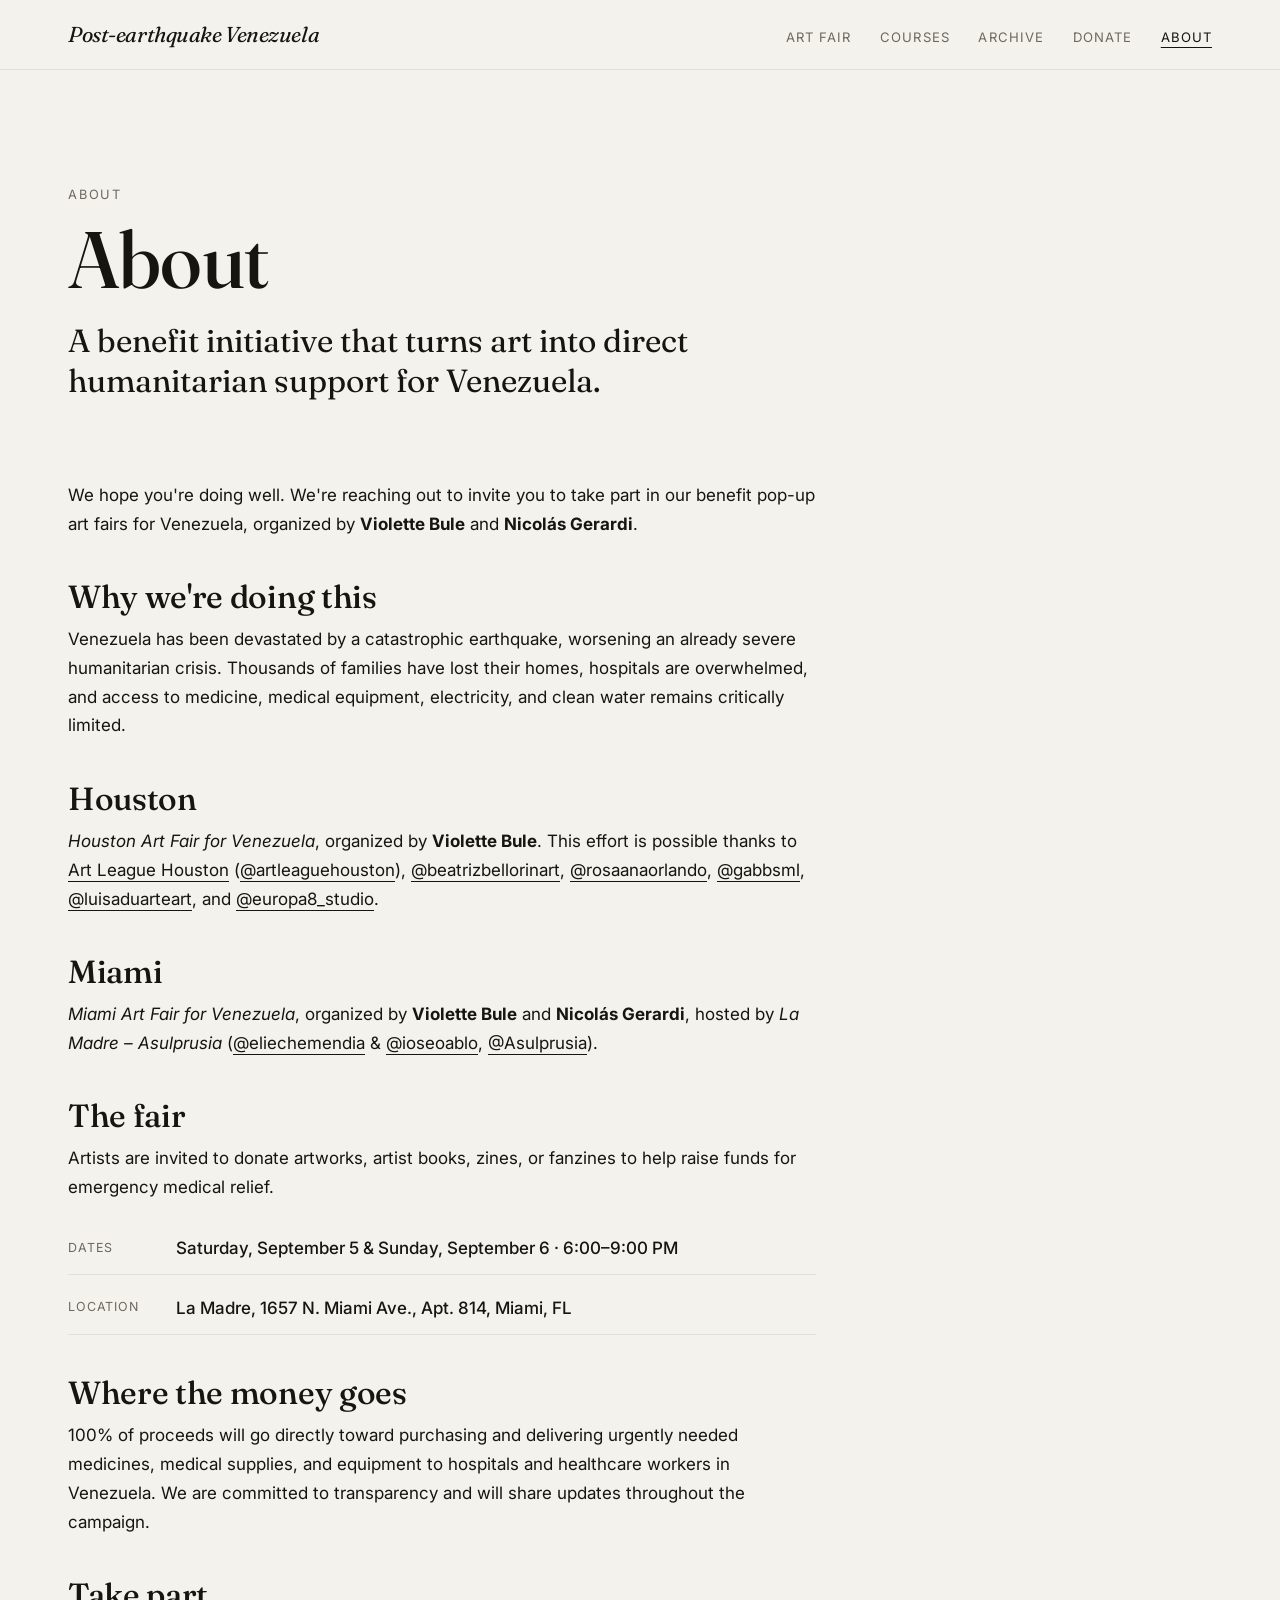
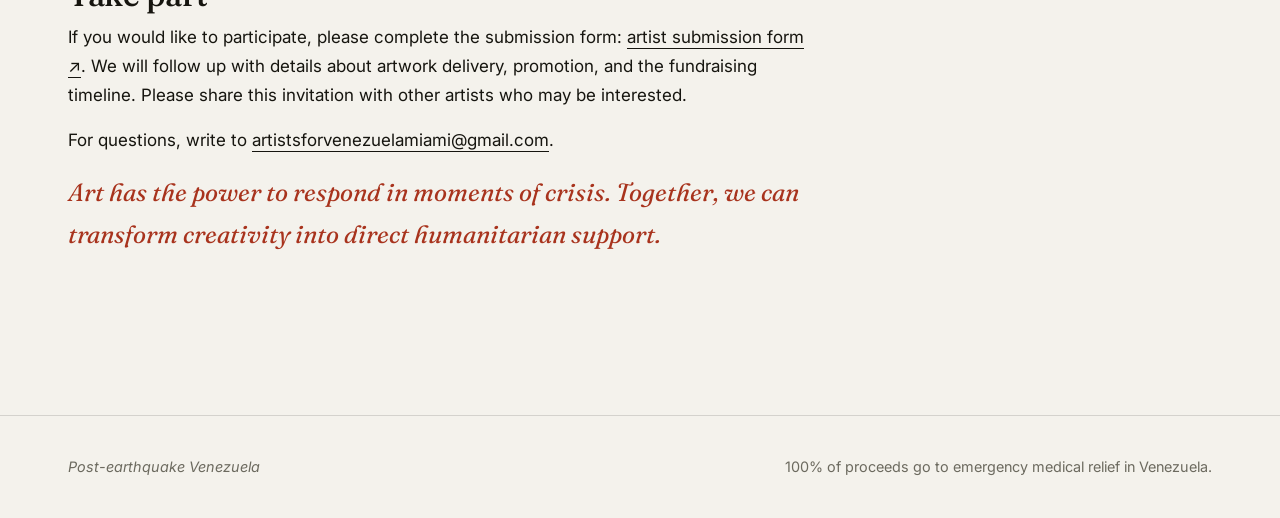
==== about.html @ 84e38218 "About: restructure into dedicated Houston and Miami paragraphs after "Why we're doing this" Houston " ====
<!DOCTYPE html>
<html lang="en">
<head>
  <meta charset="UTF-8" />
  <meta name="viewport" content="width=device-width, initial-scale=1.0" />
  <title>About — Post-earthquake Venezuela</title>
  <meta name="description" content="Miami Art Fair for Venezuela — a benefit pop-up art fair turning creativity into direct humanitarian support after the earthquake." />
  <link rel="preconnect" href="https://fonts.googleapis.com" />
  <link rel="preconnect" href="https://fonts.gstatic.com" crossorigin />
  <link href="https://fonts.googleapis.com/css2?family=Fraunces:ital,opsz,wght@0,9..144,400;0,9..144,500;1,9..144,400&family=Inter:wght@400;500;600&display=swap" rel="stylesheet" />
  <link rel="stylesheet" href="css/styles.css" />
</head>
<body>
  <header class="site-header">
    <div class="site-header__inner">
      <a href="index.html" class="brand"><em>Post-earthquake Venezuela</em></a>
      <button class="nav-toggle" id="navToggle" aria-label="Menu" aria-expanded="false">Menu</button>
      <nav class="site-nav" id="siteNav">
        <a href="art-fair.html">Art Fair</a>
        <a href="courses.html">Courses</a>
        <a href="archive.html">Archive</a>
        <a href="polyrithm.html">Donate</a>
        <a href="about.html" aria-current="page">About</a>
      </nav>
    </div>
  </header>

  <main>
    <div class="page-head">
      <p class="eyebrow">About</p>
      <h1>About</h1>
      <p class="lead-strong">A benefit initiative that turns art into direct humanitarian support for Venezuela.</p>
    </div>

    <div class="page-body">
      <div class="prose">
        <p>We hope you're doing well. We're reaching out to invite you to take part in our benefit pop-up art fairs for Venezuela, organized by <strong>Violette Bule</strong> and <strong>Nicolás Gerardi</strong>.</p>

        <h2>Why we're doing this</h2>
        <p>Venezuela has been devastated by a catastrophic earthquake, worsening an already severe humanitarian crisis. Thousands of families have lost their homes, hospitals are overwhelmed, and access to medicine, medical equipment, electricity, and clean water remains critically limited.</p>

        <h2>Houston</h2>
        <p><em>Houston Art Fair for Venezuela</em>, organized by <strong>Violette Bule</strong>. This effort is possible thanks to <a href="https://www.artleaguehouston.org/" target="_blank" rel="noopener">Art League Houston</a> (<a href="https://instagram.com/artleaguehouston" target="_blank" rel="noopener">@artleaguehouston</a>), <a href="https://instagram.com/beatrizbellorinart" target="_blank" rel="noopener">@beatrizbellorinart</a>, <a href="https://instagram.com/rosaanaorlando" target="_blank" rel="noopener">@rosaanaorlando</a>, <a href="https://instagram.com/gabbsml" target="_blank" rel="noopener">@gabbsml</a>, <a href="https://instagram.com/luisaduarteart" target="_blank" rel="noopener">@luisaduarteart</a>, and <a href="https://instagram.com/europa8_studio" target="_blank" rel="noopener">@europa8_studio</a>.</p>

        <h2>Miami</h2>
        <p><em>Miami Art Fair for Venezuela</em>, organized by <strong>Violette Bule</strong> and <strong>Nicolás Gerardi</strong>, hosted by <em>La Madre – Asulprusia</em> (<a href="https://instagram.com/eliechemendia" target="_blank" rel="noopener">@eliechemendia</a> &amp; <a href="https://instagram.com/ioseoablo" target="_blank" rel="noopener">@ioseoablo</a>, <a href="https://instagram.com/asulprusia" target="_blank" rel="noopener">@Asulprusia</a>).</p>

        <h2>The fair</h2>
        <p>Artists are invited to donate artworks, artist books, zines, or fanzines to help raise funds for emergency medical relief.</p>
        <ul class="about-facts">
          <li><span>Dates</span><strong>Saturday, September 5 &amp; Sunday, September 6 · 6:00–9:00 PM</strong></li>
          <li><span>Location</span><strong>La Madre, 1657 N. Miami Ave., Apt. 814, Miami, FL</strong></li>
        </ul>

        <h2>Where the money goes</h2>
        <p>100% of proceeds will go directly toward purchasing and delivering urgently needed medicines, medical supplies, and equipment to hospitals and healthcare workers in Venezuela. We are committed to transparency and will share updates throughout the campaign.</p>

        <h2>Take part</h2>
        <p>If you would like to participate, please complete the submission form:
          <a href="https://shorturl.at/O1oqZ" target="_blank" rel="noopener">artist submission form ↗</a>.
          We will follow up with details about artwork delivery, promotion, and the fundraising timeline. Please share this invitation with other artists who may be interested.</p>
        <p>For questions, write to <a href="mailto:artistsforvenezuelamiami@gmail.com">artistsforvenezuelamiami@gmail.com</a>.</p>

        <p class="prose-close">Art has the power to respond in moments of crisis. Together, we can transform creativity into direct humanitarian support.</p>
      </div>
    </div>
  </main>

  <footer class="site-footer">
    <div class="site-footer__inner">
      <span><em>Post-earthquake Venezuela</em></span>
      <span>100% of proceeds go to emergency medical relief in Venezuela.</span>
    </div>
  </footer>
  <script src="js/main.js"></script>
</body>
</html>
---- css/styles.css ----
/* ============================================================
   Post-earthquake Venezuela — stylesheet (gallery / editorial, light)
   Aesthetic reference: tremainecollection.org
   ============================================================ */
:root {
  --paper: #f4f2ec;      /* warm bone */
  --paper-2: #ffffff;
  --ink: #16150f;        /* near black */
  --muted: #6c6a5f;
  --line: rgba(20,19,15,.14);
  --line-soft: rgba(20,19,15,.08);
  --accent: #a8331d;     /* terracotta, used sparingly */
  --wrap: 1240px;
  --gutter: clamp(1.25rem, 4vw, 3rem);
  --font: "Inter", system-ui, -apple-system, "Segoe UI", Roboto, sans-serif;
  --display: "Fraunces", Georgia, serif;
}

* { box-sizing: border-box; }
html { -webkit-text-size-adjust: 100%; }
body {
  margin: 0;
  font-family: var(--font);
  background: var(--paper);
  color: var(--ink);
  line-height: 1.55;
  font-size: 17px;
  -webkit-font-smoothing: antialiased;
}
img { max-width: 100%; display: block; }
a { color: inherit; text-decoration: none; }
::selection { background: var(--accent); color: #fff; }

h1, h2, h3 { font-weight: 500; line-height: 1.05; margin: 0; letter-spacing: -.01em; }
.display { font-family: var(--display); font-weight: 400; }

/* ===== Header / Nav ===== */
.site-header {
  position: sticky; top: 0; z-index: 40;
  background: color-mix(in srgb, var(--paper) 88%, transparent);
  backdrop-filter: blur(8px);
  border-bottom: 1px solid var(--line-soft);
}
.site-header__inner {
  max-width: var(--wrap); margin: 0 auto; padding: 1.1rem var(--gutter);
  display: flex; align-items: baseline; justify-content: space-between; gap: 1rem;
}
.brand { font-family: var(--display); font-size: 1.35rem; letter-spacing: -.02em; }
.brand em { font-style: italic; }
.site-nav { display: flex; gap: 1.8rem; }
.site-nav a { color: var(--muted); font-size: .82rem; letter-spacing: .08em; text-transform: uppercase; transition: color .18s; }
.site-nav a:hover, .site-nav a[aria-current="page"] { color: var(--ink); }
.site-nav a[aria-current="page"] { text-decoration: underline; text-underline-offset: 5px; }
.nav-toggle { display: none; background: none; border: 0; font-size: .8rem; letter-spacing: .1em; text-transform: uppercase; cursor: pointer; color: var(--ink); }

/* ===== Intro overlay ===== */
.intro {
  position: fixed; inset: 0; z-index: 100;
  background: var(--paper);
  display: grid; place-items: center; text-align: center;
  padding: var(--gutter);
  cursor: pointer;
  transition: opacity .6s ease, visibility .6s ease;
}
.intro.is-hidden { opacity: 0; visibility: hidden; pointer-events: none; }
.intro__inner { max-width: 900px; }
.intro__brand { font-family: var(--display); font-size: 1.1rem; color: var(--muted); margin-bottom: 2.5rem; }
.intro__lead { font-family: var(--display); font-size: clamp(1.8rem, 5vw, 3.4rem); line-height: 1.08; }
.intro__hint { margin-top: 1.6rem; font-size: .8rem; letter-spacing: .12em; text-transform: uppercase; color: var(--muted); transition: opacity .3s; }
.intro__subtitle {
  font-family: var(--display); font-style: italic;
  font-size: clamp(1.4rem, 4vw, 2.4rem); color: var(--accent);
  max-height: 0; opacity: 0; overflow: hidden;
  transition: max-height .6s ease, opacity .6s ease, margin .6s ease;
  margin: 0;
}
.intro.is-revealed .intro__subtitle { max-height: 240px; opacity: 1; margin: 1.8rem 0 0; }
.intro.is-revealed .intro__hint { opacity: 0; }
.intro__actions { display: flex; gap: 1rem; justify-content: center; margin-top: 2.4rem; opacity: 0; max-height: 0; overflow: hidden; transition: opacity .5s ease .1s, max-height .5s ease; }
.intro.is-revealed .intro__actions { opacity: 1; max-height: 120px; }
.intro__cta { font-size: .95rem; }

/* ===== Buttons / links ===== */
.btn {
  display: inline-block; cursor: pointer; border: 1px solid var(--ink);
  background: var(--ink); color: var(--paper);
  font: 500 .9rem/1 var(--font); letter-spacing: .04em;
  padding: .85rem 1.6rem; border-radius: 2px;
  transition: background .18s, color .18s;
}
.btn:hover { background: transparent; color: var(--ink); }
.btn--ghost { background: transparent; color: var(--ink); }
.btn--ghost:hover { background: var(--ink); color: var(--paper); }
.link-underline { border-bottom: 1px solid currentColor; padding-bottom: 1px; }

/* ===== Home hero (GIF) ===== */
.hero {
  max-width: var(--wrap); margin: 0 auto; padding: clamp(2.5rem, 6vw, 5rem) var(--gutter) 2rem;
}
.hero__figure {
  aspect-ratio: 16 / 9; background: #e7e4db; border: 1px solid var(--line-soft);
  overflow: hidden; position: relative; display: grid; place-items: center;
}
.hero__figure img { width: 100%; height: 100%; object-fit: cover; }
.hero__placeholder { color: var(--muted); font-size: .85rem; letter-spacing: .1em; text-transform: uppercase; }
.hero__needs {
  max-width: var(--wrap); margin: 0 auto; padding: 1.5rem var(--gutter) 0;
  font-family: var(--display); font-size: clamp(1.5rem, 4vw, 2.6rem); line-height: 1.12;
}
.hero__needs .accent { color: var(--accent); font-style: italic; }
.hero__sub { max-width: var(--wrap); margin: 1rem auto 0; padding: 0 var(--gutter); color: var(--muted); }

/* ===== Section index (home tiles) ===== */
.index-grid {
  max-width: var(--wrap); margin: clamp(3rem, 8vw, 6rem) auto 0; padding: 0 var(--gutter);
  display: grid; grid-template-columns: repeat(2, 1fr); gap: 1px; background: var(--line);
  border: 1px solid var(--line);
}
.tile {
  background: var(--paper); padding: clamp(1.8rem, 4vw, 3rem);
  min-height: 220px; display: flex; flex-direction: column; justify-content: space-between;
  transition: background .2s;
}
.tile:hover { background: var(--paper-2); }
.tile__num { display: block; font-size: .78rem; letter-spacing: .14em; color: var(--muted); }
.tile__title { display: block; font-family: var(--display); font-size: clamp(1.8rem, 4vw, 2.8rem); margin-top: 1.2rem; }
.tile__desc { display: block; color: var(--muted); margin-top: .6rem; font-size: .95rem; max-width: 34ch; }
.tile__go { display: block; margin-top: 1.6rem; font-size: .8rem; letter-spacing: .1em; text-transform: uppercase; }

/* ===== Page template ===== */
main { min-height: 60vh; }
.page-head { max-width: var(--wrap); margin: 0 auto; padding: clamp(3rem, 8vw, 6rem) var(--gutter) 2rem; }
.page-head .eyebrow { font-size: .8rem; letter-spacing: .14em; text-transform: uppercase; color: var(--muted); }
.page-head h1 { font-family: var(--display); font-size: clamp(2.4rem, 7vw, 5rem); margin-top: .6rem; }
.page-head p { color: var(--muted); max-width: 60ch; margin-top: 1.2rem; font-size: 1.05rem; }
.page-body { max-width: var(--wrap); margin: 0 auto; padding: 1rem var(--gutter) 5rem; }

/* ===== Gallery grid (Art Fair / Archive) ===== */
.gallery { display: grid; grid-template-columns: repeat(3, 1fr); gap: clamp(1rem, 2.5vw, 2rem); }
.work { }
.work__img { aspect-ratio: 4 / 5; background: #e7e4db; border: 1px solid var(--line-soft); overflow: hidden; }
.work__img img { width: 100%; height: 100%; object-fit: cover; }
.work__meta { padding-top: .7rem; }
.work__title { font-size: 1rem; }
.work__sub { color: var(--muted); font-size: .88rem; }

/* ===== Courses ===== */
.courses { display: grid; grid-template-columns: repeat(2, 1fr); gap: clamp(1.5rem, 3vw, 2.5rem); }
.course__video { aspect-ratio: 16/9; background: #000; border: 1px solid var(--line-soft); position: relative; }
.course__video iframe { position: absolute; inset: 0; width: 100%; height: 100%; border: 0; }
.course__body { padding-top: .9rem; }
.course__body h3 { font-family: var(--display); font-size: 1.35rem; }
.course__body p { color: var(--muted); margin: .3rem 0 0; }

/* ===== Courses calendar ===== */
.cal-controls { display: flex; justify-content: space-between; align-items: center; gap: 1rem; flex-wrap: wrap; margin-bottom: 1rem; }
.cal-controls p { color: var(--muted); margin: 0; max-width: 46ch; }
.cal-month { margin: 2.6rem 0 .2rem; font-family: var(--display); font-size: 1.15rem; color: var(--muted); border-bottom: 1px solid var(--line); padding-bottom: .5rem; letter-spacing: .02em; }
.cal-item { display: grid; grid-template-columns: 84px 1fr auto; gap: 1.5rem; align-items: center; width: 100%; text-align: left; padding: 1.25rem .4rem; background: none; border: 0; border-bottom: 1px solid var(--line-soft); cursor: pointer; color: inherit; font: inherit; transition: background .15s, padding .15s; }
.cal-item:hover { background: rgba(20,19,15,.03); padding-left: .8rem; }
.cal-item__date { font-family: var(--display); line-height: 1; text-align: center; }
.cal-item__day { display: block; font-size: 1.9rem; }
.cal-item__mon { display: block; font-size: .72rem; text-transform: uppercase; letter-spacing: .12em; color: var(--muted); margin-top: .2rem; }
.cal-item__name { display: block; font-family: var(--display); font-size: 1.4rem; }
.cal-item__topic { display: block; color: var(--muted); font-size: .95rem; margin-top: .1rem; }
.cal-item__go { color: var(--muted); font-size: .75rem; text-transform: uppercase; letter-spacing: .1em; white-space: nowrap; }

/* ===== Modal ===== */
.modal { position: fixed; inset: 0; z-index: 120; display: none; place-items: center; padding: var(--gutter); background: rgba(20,19,15,.55); }
.modal.is-open { display: grid; }
.modal__box { position: relative; background: var(--paper); max-width: 520px; width: 100%; padding: 2.6rem; border: 1px solid var(--line); box-shadow: 0 30px 80px rgba(0,0,0,.25); }
.modal__close { position: absolute; top: .8rem; right: 1.1rem; background: none; border: 0; font-size: 1.6rem; line-height: 1; cursor: pointer; color: var(--muted); }
.modal__close:hover { color: var(--ink); }
.modal__date { color: var(--muted); letter-spacing: .1em; text-transform: uppercase; font-size: .78rem; }
.modal__name { font-family: var(--display); font-size: 2rem; margin: .3rem 0; }
.modal__topic { color: var(--muted); margin: 0 0 1.4rem; }
.modal__donate { border-top: 1px solid var(--line-soft); padding-top: 1.3rem; }
.modal__donate p { color: var(--ink); margin: 0; }
.modal__actions { display: flex; gap: .8rem; margin-top: 1.3rem; flex-wrap: wrap; }

@media (max-width: 640px) {
  .cal-item { grid-template-columns: 64px 1fr; gap: 1rem; }
  .cal-item__go { display: none; }
  .cal-item__day { font-size: 1.6rem; }
}

/* ===== Course sections (calendar + past) ===== */
.course-section { margin-bottom: 4.5rem; }
.section-label { display: flex; justify-content: space-between; align-items: center; gap: 1rem; flex-wrap: wrap; margin-bottom: 1.4rem; }
.section-label h2, .course-section > h2 { font-family: var(--display); font-size: clamp(1.6rem, 4vw, 2.3rem); margin: 0; }
.section-note { color: var(--muted); margin: 0 0 1.6rem; max-width: 60ch; }
.placeholder-panel { border: 1px dashed var(--line); background: rgba(20,19,15,.02); padding: 1.3rem clamp(1rem, 3vw, 2rem) .6rem; }
.placeholder-tag { font-size: .74rem; text-transform: uppercase; letter-spacing: .12em; color: var(--muted); margin: 0 0 .4rem; }

/* ===== Art Fair cities ===== */
.city-section { margin-bottom: clamp(2.5rem, 6vw, 4.5rem); }
.city-title { font-family: var(--display); font-size: clamp(1.6rem, 4vw, 2.4rem); margin: 0 0 1.4rem; padding-bottom: .6rem; border-bottom: 1px solid var(--line); }

/* City accordion tabs */
.city-acc { border-top: 1px solid var(--line); }
.city-acc:last-of-type { border-bottom: 1px solid var(--line); }
.city-tab { cursor: pointer; list-style: none; display: flex; justify-content: space-between; align-items: center; gap: 1rem; padding: 1.3rem .1rem; font-family: var(--display); font-size: clamp(1.5rem, 4vw, 2.3rem); color: var(--ink); }
.city-tab::-webkit-details-marker { display: none; }
.city-tab__sign { font-family: var(--font); font-size: 1.5rem; color: var(--muted); transition: transform .2s; }
.city-acc[open] .city-tab__sign { transform: rotate(45deg); }
.city-acc__body { padding: .2rem 0 2.6rem; }
.city-soon { color: var(--muted); padding: 0 0 1rem; }
.open-banner { margin: 0 0 1.5rem; color: var(--muted); }
.open-banner strong { color: var(--accent); font-weight: 500; }
.open-banner a { color: var(--ink); border-bottom: 1px solid currentColor; }
.open-call { border: 1px dashed var(--line); background: rgba(20,19,15,.02); padding: clamp(1.5rem, 4vw, 2.6rem); }
.open-call__status { font-family: var(--display); font-size: clamp(1.2rem, 3vw, 1.7rem); color: var(--accent); margin: 0 0 .6rem; }
.open-call__text { color: var(--muted); max-width: 58ch; margin: 0 0 1.5rem; line-height: 1.6; }
.form-embed { border: 1px solid var(--line); background: #fff; overflow: hidden; }
.form-embed iframe { width: 100%; height: 1200px; border: 0; display: block; }
@media (max-width: 600px) { .form-embed iframe { height: 1500px; } }

.doc-embed { border: 1px solid var(--line); background: #fff; overflow: hidden; margin: 1.2rem 0; }
.doc-embed iframe { width: 100%; height: 900px; border: 0; display: block; }
.doc-embed__text { color: var(--muted); max-width: 62ch; line-height: 1.6; margin: 0 0 1rem; }
@media (max-width: 600px) { .doc-embed iframe { height: 600px; } }

.doc-preview { display: block; border: 1px solid var(--line); background: #fff; text-decoration: none; color: inherit; overflow: hidden; transition: border-color .15s; }
.doc-preview:hover { border-color: var(--ink); }
.doc-preview img { width: 100%; max-height: 360px; object-fit: cover; display: block; }
.doc-preview__body { display: block; padding: clamp(1.2rem, 3vw, 1.8rem); }
.doc-preview__title { display: block; font-family: var(--display); font-size: 1.3rem; }
.doc-preview__sub { display: block; color: var(--muted); margin: .3rem 0 1rem; }
.doc-preview__go { display: block; font-size: .9rem; border-bottom: 1px solid currentColor; width: max-content; }

/* ===== Art Fair (from Google Sheet) ===== */
.artfair-note { color: var(--muted); font-size: .9rem; border: 1px dashed var(--line); background: rgba(20,19,15,.02); padding: .8rem 1rem; margin: 0 0 2.2rem; }
.artfair-grid { display: grid; grid-template-columns: repeat(3, 1fr); gap: clamp(1.4rem, 3vw, 2.4rem); }
.art-card__img { position: relative; aspect-ratio: 4 / 5; background: #e7e4db; border: 1px solid var(--line-soft); overflow: hidden; display: grid; place-items: center; }
.art-card__img img { position: absolute; inset: 0; width: 100%; height: 100%; object-fit: cover; }
.art-card__ph { display: none; color: var(--muted); font-size: .74rem; letter-spacing: .08em; text-transform: uppercase; text-align: center; padding: 1rem; }
.art-card__img.is-empty .art-card__ph { display: block; }
.art-card__body { padding-top: .85rem; }
.art-card__name { font-family: var(--display); font-size: 1.25rem; }
.art-card__meta { display: flex; flex-wrap: wrap; align-items: center; gap: .55rem; color: var(--muted); font-size: .88rem; margin-top: .25rem; }
.art-card__meta a { color: var(--ink); border-bottom: 1px solid currentColor; padding-bottom: 1px; }
.badge { font-size: .68rem; letter-spacing: .06em; text-transform: uppercase; border: 1px solid var(--line); padding: .12rem .5rem; border-radius: 999px; color: var(--muted); }
details.art-acc { border-top: 1px solid var(--line-soft); }
details.art-acc:first-of-type { margin-top: .8rem; }
details.art-acc > summary { cursor: pointer; list-style: none; display: flex; justify-content: space-between; align-items: center; padding: .6rem 0; font-size: .78rem; letter-spacing: .07em; text-transform: uppercase; color: var(--muted); }
details.art-acc > summary::-webkit-details-marker { display: none; }
details.art-acc[open] > summary { color: var(--ink); }
.art-acc__sign { display: inline-block; transition: transform .2s; }
details.art-acc[open] .art-acc__sign { transform: rotate(45deg); }
.art-acc__body { padding: 0 0 .8rem; color: var(--muted); font-size: .92rem; line-height: 1.6; }
.art-acc__body a { color: var(--ink); border-bottom: 1px solid currentColor; }
@media (max-width: 860px) { .artfair-grid { grid-template-columns: repeat(2, 1fr); } }
@media (max-width: 560px) { .artfair-grid { grid-template-columns: 1fr; } }

/* Art card as a clickable button */
.art-card { display: block; width: 100%; margin: 0; padding: 0; text-align: left; background: none; border: 0; font: inherit; color: inherit; cursor: pointer; }
.art-card .art-card__img { transition: border-color .18s; }
.art-card:hover .art-card__img { border-color: var(--ink); }
.art-card__body { display: block; padding-top: .85rem; }
.art-card__name { display: block; font-family: var(--display); font-size: 1.25rem; }
.art-card__meta { display: flex; flex-wrap: wrap; gap: .5rem; align-items: center; color: var(--muted); font-size: .86rem; margin-top: .25rem; }
.art-card__count { position: absolute; bottom: .55rem; right: .55rem; background: rgba(20,19,15,.78); color: #fff; font-size: .68rem; letter-spacing: .04em; padding: .18rem .55rem; border-radius: 999px; }

/* ===== Artwork detail screen ===== */
.detail { position: fixed; inset: 0; z-index: 130; display: none; background: rgba(20,19,15,.9); overflow: auto; }
.detail.is-open { display: block; }
.detail__box { position: relative; min-height: 100%; max-width: 1120px; margin: 0 auto; background: var(--paper); display: grid; grid-template-columns: 1.35fr 1fr; }
.detail__close { position: fixed; top: 1rem; right: 1.1rem; z-index: 3; width: 2.5rem; height: 2.5rem; border-radius: 50%; border: 1px solid var(--line); background: var(--paper); font-size: 1.5rem; line-height: 1; cursor: pointer; color: var(--ink); }
.detail__close:hover { background: var(--ink); color: var(--paper); }
.detail__media { background: #efece4; display: grid; place-items: center; padding: clamp(1.2rem, 3vw, 2.5rem); min-height: 60vh; }
.carousel { position: relative; width: 100%; display: grid; place-items: center; }
.carousel__img { max-width: 100%; max-height: 80vh; object-fit: contain; display: block; }
.carousel__ph { display: none; place-items: center; color: var(--muted); font-size: .8rem; letter-spacing: .08em; text-transform: uppercase; text-align: center; aspect-ratio: 4/5; width: 70%; background: #e3dfd6; border: 1px solid var(--line-soft); }
.carousel__nav { position: absolute; top: 50%; transform: translateY(-50%); width: 2.7rem; height: 2.7rem; border-radius: 50%; border: 1px solid var(--line); background: rgba(255,255,255,.85); font-size: 1.4rem; line-height: 1; cursor: pointer; color: var(--ink); }
.carousel__nav:hover { background: #fff; }
.carousel__prev { left: .2rem; } .carousel__next { right: .2rem; }
.carousel__dots { position: absolute; bottom: -1.4rem; left: 0; right: 0; display: flex; gap: .45rem; justify-content: center; }
.carousel__dots button { width: 8px; height: 8px; padding: 0; border-radius: 50%; border: 0; background: rgba(20,19,15,.25); cursor: pointer; }
.carousel__dots button[aria-current="true"] { background: var(--ink); }
.detail__info { padding: clamp(2rem, 4vw, 3.5rem); }
.detail__name { font-family: var(--display); font-size: clamp(1.9rem, 4vw, 2.8rem); }
.detail__meta { display: flex; flex-wrap: wrap; gap: .6rem; align-items: center; color: var(--muted); margin: .7rem 0 1.6rem; }
.detail__meta a { color: var(--ink); border-bottom: 1px solid currentColor; padding-bottom: 1px; }
.detail__bio { color: var(--ink); font-size: 1rem; line-height: 1.7; margin: 0 0 1.4rem; max-width: 52ch; }
.detail__bio a { color: var(--accent); border-bottom: 1px solid currentColor; white-space: nowrap; }
/* ===== About / prose ===== */
.page-head .lead-strong { font-family: var(--display); font-size: clamp(1.35rem, 3vw, 2rem); line-height: 1.25; color: var(--ink); max-width: 32ch; margin-top: 1.2rem; }
.prose { max-width: 68ch; }
.prose h2 { font-family: var(--display); font-size: clamp(1.4rem, 3.5vw, 2rem); margin: 2.6rem 0 .7rem; }
.prose p { margin: 0 0 1rem; line-height: 1.7; }
.prose a { color: var(--ink); border-bottom: 1px solid currentColor; padding-bottom: 1px; }
.about-facts { list-style: none; padding: 0; margin: 1.3rem 0; display: grid; gap: .4rem; }
.about-facts li { display: flex; flex-wrap: wrap; gap: .2rem 1rem; padding: .8rem 0; border-bottom: 1px solid var(--line-soft); }
.about-facts span { color: var(--muted); min-width: 92px; font-size: .78rem; text-transform: uppercase; letter-spacing: .07em; padding-top: .15rem; }
.about-facts strong { font-weight: 500; }
.prose-close { font-family: var(--display); font-style: italic; font-size: clamp(1.2rem, 2.6vw, 1.55rem); line-height: 1.35; color: var(--accent); margin-top: 2.6rem; }

.detail__bio { color: var(--ink); line-height: 1.65; }
.detail__bio p { margin: 0 0 .85rem; }
.detail__bio p:last-child { margin-bottom: 0; }
.detail__link { margin: .8rem 0 0; color: var(--muted); font-size: .95rem; }
.detail__link a { color: var(--ink); border-bottom: 1px solid currentColor; }
@media (max-width: 800px) {
  .detail__box { grid-template-columns: 1fr; }
  .detail__media { min-height: 46vh; }
  .carousel__img { max-height: 62vh; }
}

/* ===== Polyrithm (donate + transparency) ===== */
.split { display: grid; grid-template-columns: 1fr 1fr; gap: clamp(1.5rem, 3vw, 3rem); }
.split--3 { grid-template-columns: repeat(3, 1fr); }
.qr-box { display: flex; align-items: center; gap: 1rem; margin: 1.2rem 0; }
.qr-box img { width: 108px; height: 108px; border: 1px solid var(--line); background: #fff; padding: 6px; }
.qr-box__hint { font-size: .85rem; color: var(--muted); }
.card { border: 1px solid var(--line); padding: clamp(1.5rem, 3vw, 2.2rem); background: var(--paper-2); }
.card h3 { font-family: var(--display); font-size: 1.5rem; }
.card > p { color: var(--muted); }
.data-list { list-style: none; padding: 0; margin: 1.2rem 0; display: grid; gap: .5rem; }
.data-list li { display: flex; justify-content: space-between; gap: 1rem; padding: .7rem 0; border-bottom: 1px solid var(--line-soft); }
.data-list span { color: var(--muted); }
.note { font-size: .85rem; color: var(--muted); margin-top: 1rem; }
.note code { background: rgba(0,0,0,.06); padding: .1rem .35rem; border-radius: 3px; }

.progress { border: 1px solid var(--line); padding: 1.8rem; margin: 0 0 2.5rem; background: var(--paper-2); }
.progress__row { display: flex; justify-content: space-between; align-items: baseline; margin-bottom: .8rem; }
.progress__raised { font-family: var(--display); font-size: 2rem; }
.progress__goal { color: var(--muted); }
.progress__bar { height: 10px; background: #e7e4db; border-radius: 999px; overflow: hidden; }
.progress__fill { height: 100%; background: var(--accent); border-radius: 999px; transition: width 1s ease; }
.progress__note { font-size: .82rem; color: var(--muted); margin: .8rem 0 0; }
.table-wrap { border: 1px solid var(--line); overflow-x: auto; }
.ledger { width: 100%; border-collapse: collapse; min-width: 560px; }
.ledger th, .ledger td { padding: .9rem 1.1rem; text-align: left; border-bottom: 1px solid var(--line-soft); font-size: .95rem; }
.ledger thead th { color: var(--muted); font-weight: 500; font-size: .78rem; text-transform: uppercase; letter-spacing: .06em; }
.ledger .num, .ledger td.num { text-align: right; font-variant-numeric: tabular-nums; }
.muted { color: var(--muted); text-align: center; }

/* ===== Footer ===== */
.site-footer { border-top: 1px solid var(--line); margin-top: 4rem; }
.site-footer__inner { max-width: var(--wrap); margin: 0 auto; padding: 2.5rem var(--gutter); display: flex; justify-content: space-between; flex-wrap: wrap; gap: 1rem; color: var(--muted); font-size: .9rem; }

/* ===== Responsive ===== */
@media (max-width: 860px) {
  .gallery { grid-template-columns: repeat(2, 1fr); }
  .courses, .split, .index-grid { grid-template-columns: 1fr; }
}
@media (max-width: 640px) {
  .nav-toggle { display: block; }
  .site-nav { display: none; position: absolute; top: 100%; left: 0; right: 0; flex-direction: column; gap: 0; background: var(--paper); border-bottom: 1px solid var(--line); }
  .site-nav.is-open { display: flex; }
  .site-nav a { padding: 1rem var(--gutter); border-top: 1px solid var(--line-soft); }
  .gallery { grid-template-columns: 1fr 1fr; gap: 1rem; }
}
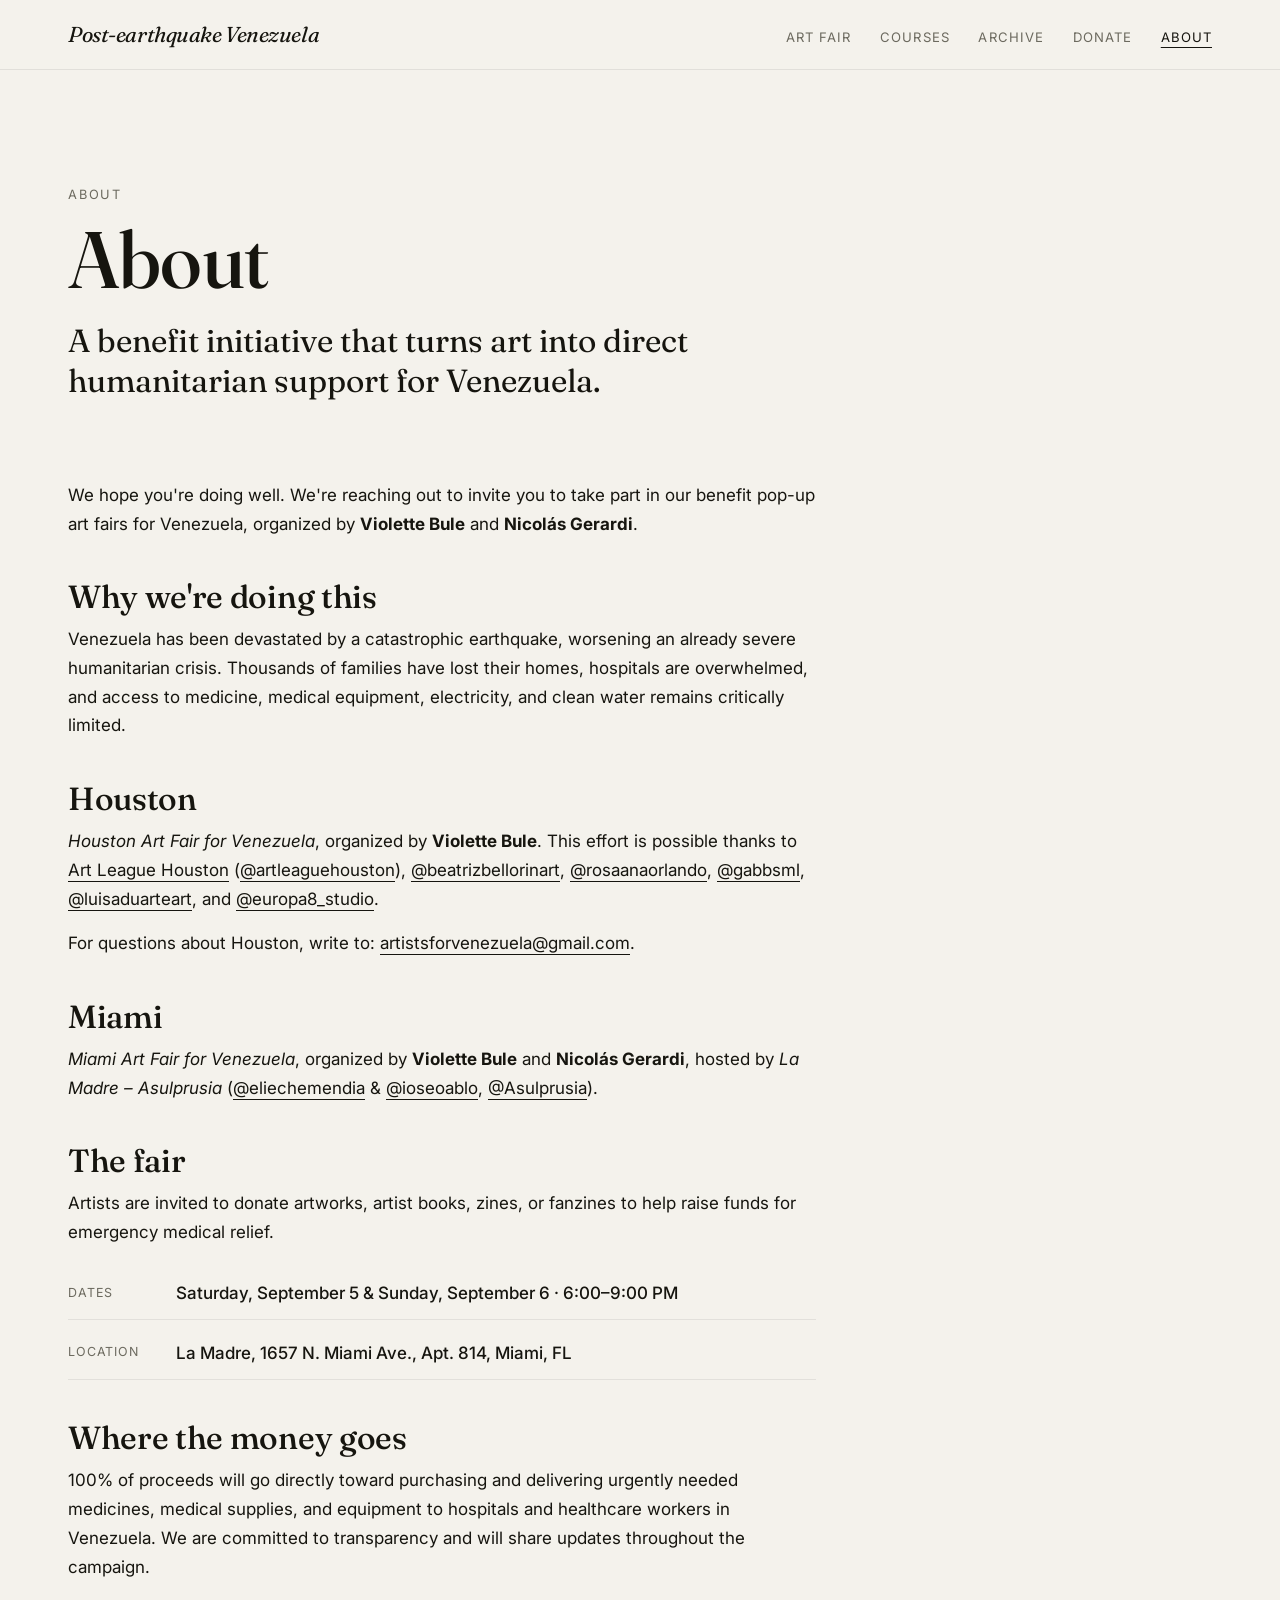
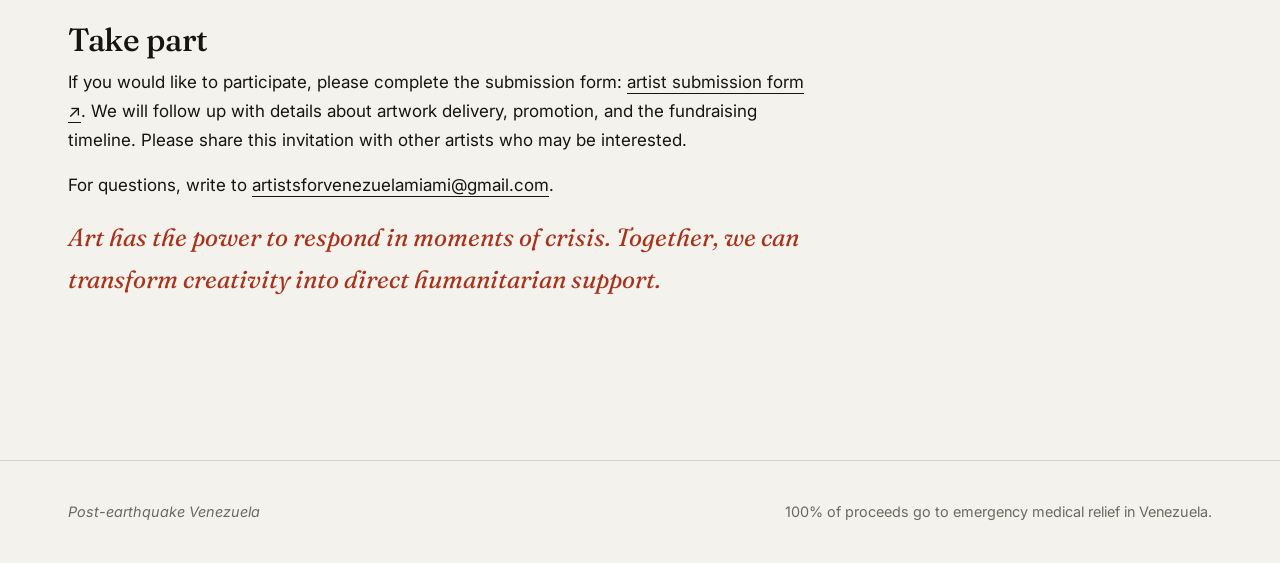
==== commit f29b7e0c: "Art Fair: add a "Buy this piece" inquiry button; fix price column mis-detection - Detail view now sh" ====
--- a/about.html
+++ b/about.html
@@ -41,6 +41,7 @@
 
         <h2>Houston</h2>
         <p><em>Houston Art Fair for Venezuela</em>, organized by <strong>Violette Bule</strong>. This effort is possible thanks to <a href="https://www.artleaguehouston.org/" target="_blank" rel="noopener">Art League Houston</a> (<a href="https://instagram.com/artleaguehouston" target="_blank" rel="noopener">@artleaguehouston</a>), <a href="https://instagram.com/beatrizbellorinart" target="_blank" rel="noopener">@beatrizbellorinart</a>, <a href="https://instagram.com/rosaanaorlando" target="_blank" rel="noopener">@rosaanaorlando</a>, <a href="https://instagram.com/gabbsml" target="_blank" rel="noopener">@gabbsml</a>, <a href="https://instagram.com/luisaduarteart" target="_blank" rel="noopener">@luisaduarteart</a>, and <a href="https://instagram.com/europa8_studio" target="_blank" rel="noopener">@europa8_studio</a>.</p>
+        <p>For questions about Houston, write to: <a href="mailto:artistsforvenezuela@gmail.com">artistsforvenezuela@gmail.com</a>.</p>
 
         <h2>Miami</h2>
         <p><em>Miami Art Fair for Venezuela</em>, organized by <strong>Violette Bule</strong> and <strong>Nicolás Gerardi</strong>, hosted by <em>La Madre – Asulprusia</em> (<a href="https://instagram.com/eliechemendia" target="_blank" rel="noopener">@eliechemendia</a> &amp; <a href="https://instagram.com/ioseoablo" target="_blank" rel="noopener">@ioseoablo</a>, <a href="https://instagram.com/asulprusia" target="_blank" rel="noopener">@Asulprusia</a>).</p>
--- a/css/styles.css
+++ b/css/styles.css
@@ -298,6 +298,7 @@
 .detail__bio { color: var(--ink); line-height: 1.65; }
 .detail__bio p { margin: 0 0 .85rem; }
 .detail__bio p:last-child { margin-bottom: 0; }
+.detail__buy { margin: 0 0 1.4rem; }
 .detail__link { margin: .8rem 0 0; color: var(--muted); font-size: .95rem; }
 .detail__link a { color: var(--ink); border-bottom: 1px solid currentColor; }
 @media (max-width: 800px) {
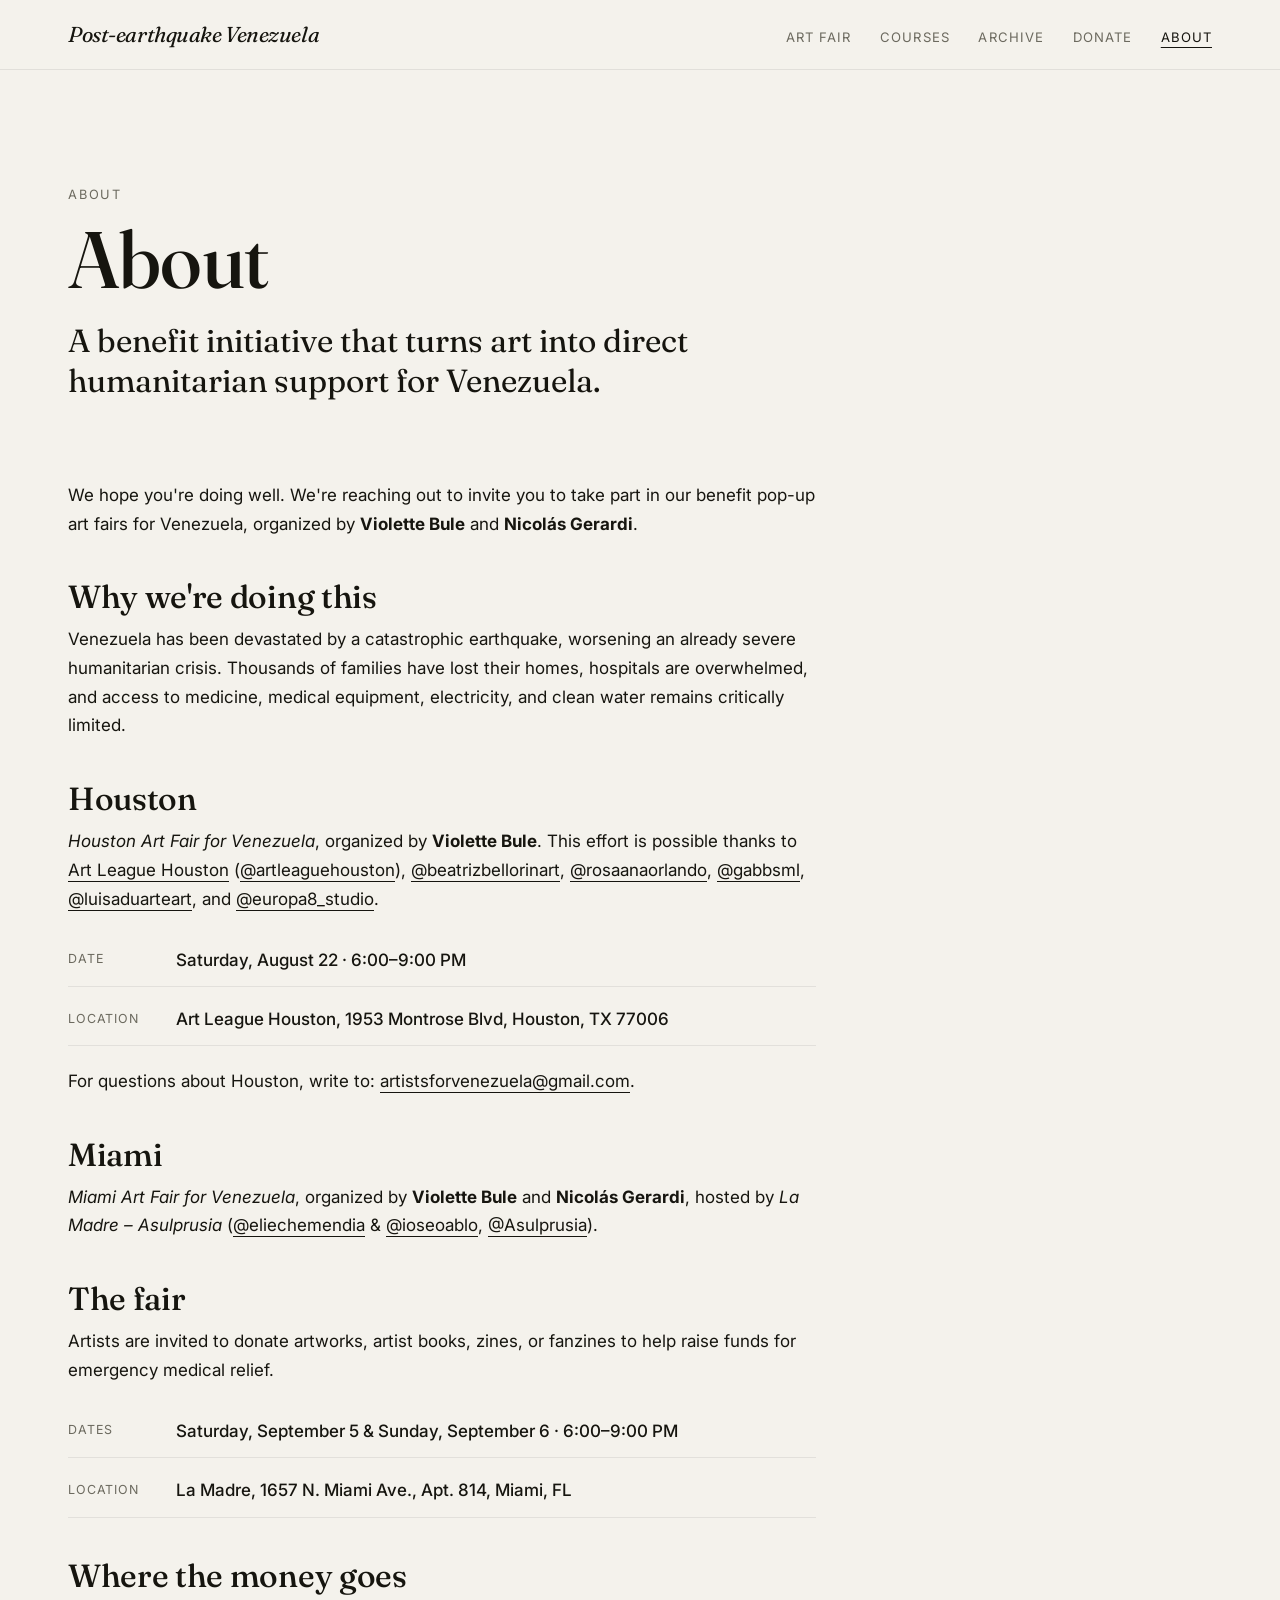
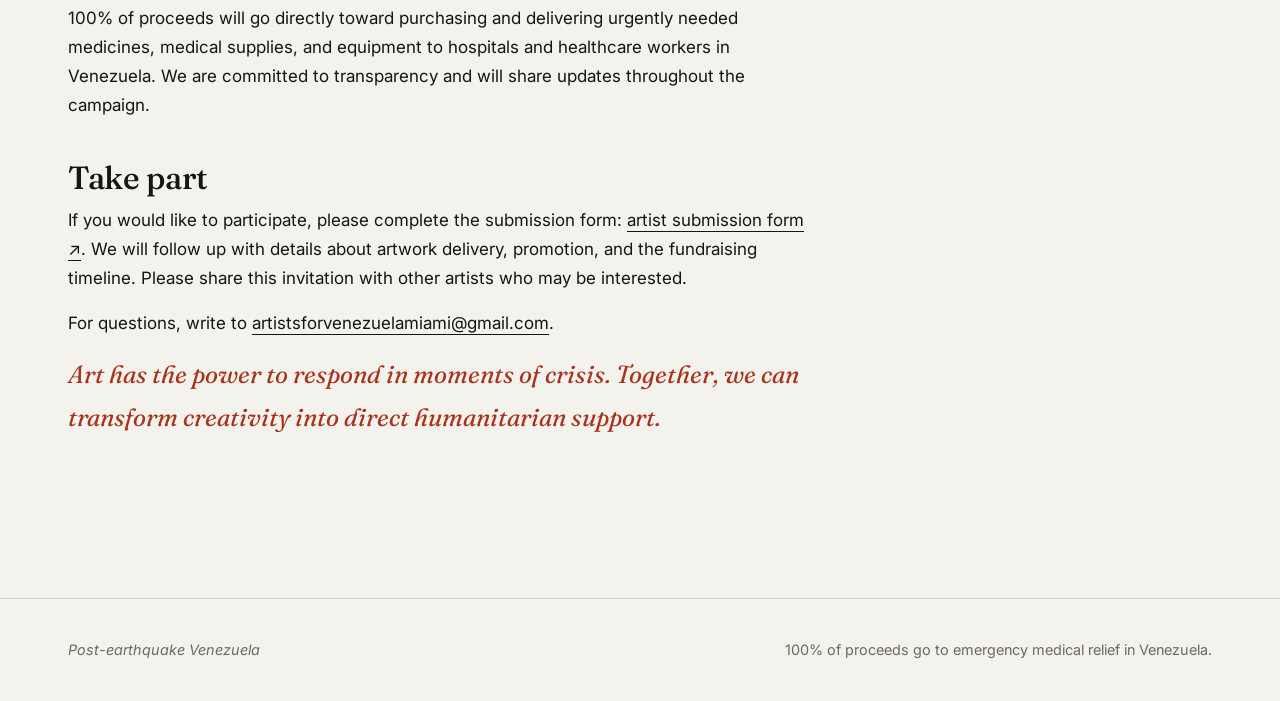
==== commit 196bc9b8: "About: add Houston's date and Montrose venue to match Miami's facts The Houston section had no date/" ====
--- a/about.html
+++ b/about.html
@@ -41,6 +41,10 @@
 
         <h2>Houston</h2>
         <p><em>Houston Art Fair for Venezuela</em>, organized by <strong>Violette Bule</strong>. This effort is possible thanks to <a href="https://www.artleaguehouston.org/" target="_blank" rel="noopener">Art League Houston</a> (<a href="https://instagram.com/artleaguehouston" target="_blank" rel="noopener">@artleaguehouston</a>), <a href="https://instagram.com/beatrizbellorinart" target="_blank" rel="noopener">@beatrizbellorinart</a>, <a href="https://instagram.com/rosaanaorlando" target="_blank" rel="noopener">@rosaanaorlando</a>, <a href="https://instagram.com/gabbsml" target="_blank" rel="noopener">@gabbsml</a>, <a href="https://instagram.com/luisaduarteart" target="_blank" rel="noopener">@luisaduarteart</a>, and <a href="https://instagram.com/europa8_studio" target="_blank" rel="noopener">@europa8_studio</a>.</p>
+        <ul class="about-facts">
+          <li><span>Date</span><strong>Saturday, August 22 · 6:00–9:00 PM</strong></li>
+          <li><span>Location</span><strong>Art League Houston, 1953 Montrose Blvd, Houston, TX 77006</strong></li>
+        </ul>
         <p>For questions about Houston, write to: <a href="mailto:artistsforvenezuela@gmail.com">artistsforvenezuela@gmail.com</a>.</p>
 
         <h2>Miami</h2>
--- a/css/styles.css
+++ b/css/styles.css
@@ -91,6 +91,8 @@
 .btn:hover { background: transparent; color: var(--ink); }
 .btn--ghost { background: transparent; color: var(--ink); }
 .btn--ghost:hover { background: var(--ink); color: var(--paper); }
+.btn--sold { background: var(--line-soft); color: var(--muted); border-color: var(--line-soft); cursor: default; }
+.btn--sold:hover { background: var(--line-soft); color: var(--muted); }
 .link-underline { border-bottom: 1px solid currentColor; padding-bottom: 1px; }
 
 /* ===== Home hero (GIF) ===== */
@@ -205,6 +207,11 @@
 .city-acc[open] .city-tab__sign { transform: rotate(45deg); }
 .city-acc__body { padding: .2rem 0 2.6rem; }
 .city-soon { color: var(--muted); padding: 0 0 1rem; }
+.city-announce { border-top: 1px solid var(--line); padding: 1.4rem .1rem 0; }
+.city-announce + .city-acc { border-top: 0; }
+.event-info { margin: 0 0 1rem; color: var(--ink); max-width: 68ch; line-height: 1.6; }
+.event-info strong { color: var(--accent); font-weight: 500; }
+.event-info a { color: var(--ink); border-bottom: 1px solid currentColor; }
 .open-banner { margin: 0 0 1.5rem; color: var(--muted); }
 .open-banner strong { color: var(--accent); font-weight: 500; }
 .open-banner a { color: var(--ink); border-bottom: 1px solid currentColor; }
@@ -230,6 +237,14 @@
 
 /* ===== Art Fair (from Google Sheet) ===== */
 .artfair-note { color: var(--muted); font-size: .9rem; border: 1px dashed var(--line); background: rgba(20,19,15,.02); padding: .8rem 1rem; margin: 0 0 2.2rem; }
+.artfair-search { margin: 0 0 2.2rem; }
+.artfair-search input {
+  width: 100%; font: 500 1rem/1 var(--font); color: var(--ink);
+  border: 1px solid var(--line); background: var(--paper);
+  padding: .9rem 1.1rem; border-radius: 2px;
+}
+.artfair-search input:focus { outline: none; border-color: var(--ink); }
+.artfair-search__hint { margin: .7rem 0 0; }
 .artfair-grid { display: grid; grid-template-columns: repeat(3, 1fr); gap: clamp(1.4rem, 3vw, 2.4rem); }
 .art-card__img { position: relative; aspect-ratio: 4 / 5; background: #e7e4db; border: 1px solid var(--line-soft); overflow: hidden; display: grid; place-items: center; }
 .art-card__img img { position: absolute; inset: 0; width: 100%; height: 100%; object-fit: cover; }
@@ -260,6 +275,7 @@
 .art-card__name { display: block; font-family: var(--display); font-size: 1.25rem; }
 .art-card__meta { display: flex; flex-wrap: wrap; gap: .5rem; align-items: center; color: var(--muted); font-size: .86rem; margin-top: .25rem; }
 .art-card__count { position: absolute; bottom: .55rem; right: .55rem; background: rgba(20,19,15,.78); color: #fff; font-size: .68rem; letter-spacing: .04em; padding: .18rem .55rem; border-radius: 999px; }
+.art-card__sold { position: absolute; top: .55rem; left: .55rem; background: var(--accent); color: #fff; font-size: .68rem; letter-spacing: .04em; padding: .18rem .55rem; border-radius: 999px; text-transform: uppercase; }
 
 /* ===== Artwork detail screen ===== */
 .detail { position: fixed; inset: 0; z-index: 130; display: none; background: rgba(20,19,15,.9); overflow: auto; }
@@ -301,6 +317,21 @@
 .detail__buy { margin: 0 0 1.4rem; }
 .detail__link { margin: .8rem 0 0; color: var(--muted); font-size: .95rem; }
 .detail__link a { color: var(--ink); border-bottom: 1px solid currentColor; }
+
+/* ===== Buy form (Buy a piece page) ===== */
+.buy-ref { display: flex; gap: 1rem; align-items: center; max-width: 46rem; border: 1px solid var(--line); background: var(--paper-2); padding: 1rem; margin: 0 0 1.4rem; }
+.buy-ref img { width: 72px; height: 72px; object-fit: cover; flex: none; background: #e7e4db; }
+.buy-ref__title { font-family: var(--display); font-size: 1.1rem; margin: 0; }
+.buy-ref__sub { color: var(--muted); font-size: .9rem; margin: .2rem 0 0; }
+.buy-form { max-width: 46rem; display: grid; gap: 1.2rem; }
+.buy-form__row { display: grid; gap: .4rem; }
+.buy-form__row label { font-size: .82rem; text-transform: uppercase; letter-spacing: .08em; color: var(--muted); }
+.buy-form input, .buy-form textarea {
+  font-family: var(--font); font-size: 1rem; color: var(--ink); background: var(--paper);
+  border: 1px solid var(--line); padding: .8rem .9rem; width: 100%; resize: vertical;
+}
+.buy-form input:focus, .buy-form textarea:focus { outline: 2px solid var(--accent); outline-offset: 1px; }
+.buy-form .btn { justify-self: start; }
 @media (max-width: 800px) {
   .detail__box { grid-template-columns: 1fr; }
   .detail__media { min-height: 46vh; }
@@ -321,6 +352,10 @@
 .data-list span { color: var(--muted); }
 .note { font-size: .85rem; color: var(--muted); margin-top: 1rem; }
 .note code { background: rgba(0,0,0,.06); padding: .1rem .35rem; border-radius: 3px; }
+.payment-memo { color: var(--ink); }
+.payment-memo em { color: var(--muted); font-style: italic; }
+.payment-memo-generic { color: var(--muted); max-width: 60ch; margin: 0 0 2.4rem; }
+.payment-memo-generic em { font-style: italic; }
 
 .progress { border: 1px solid var(--line); padding: 1.8rem; margin: 0 0 2.5rem; background: var(--paper-2); }
 .progress__row { display: flex; justify-content: space-between; align-items: baseline; margin-bottom: .8rem; }
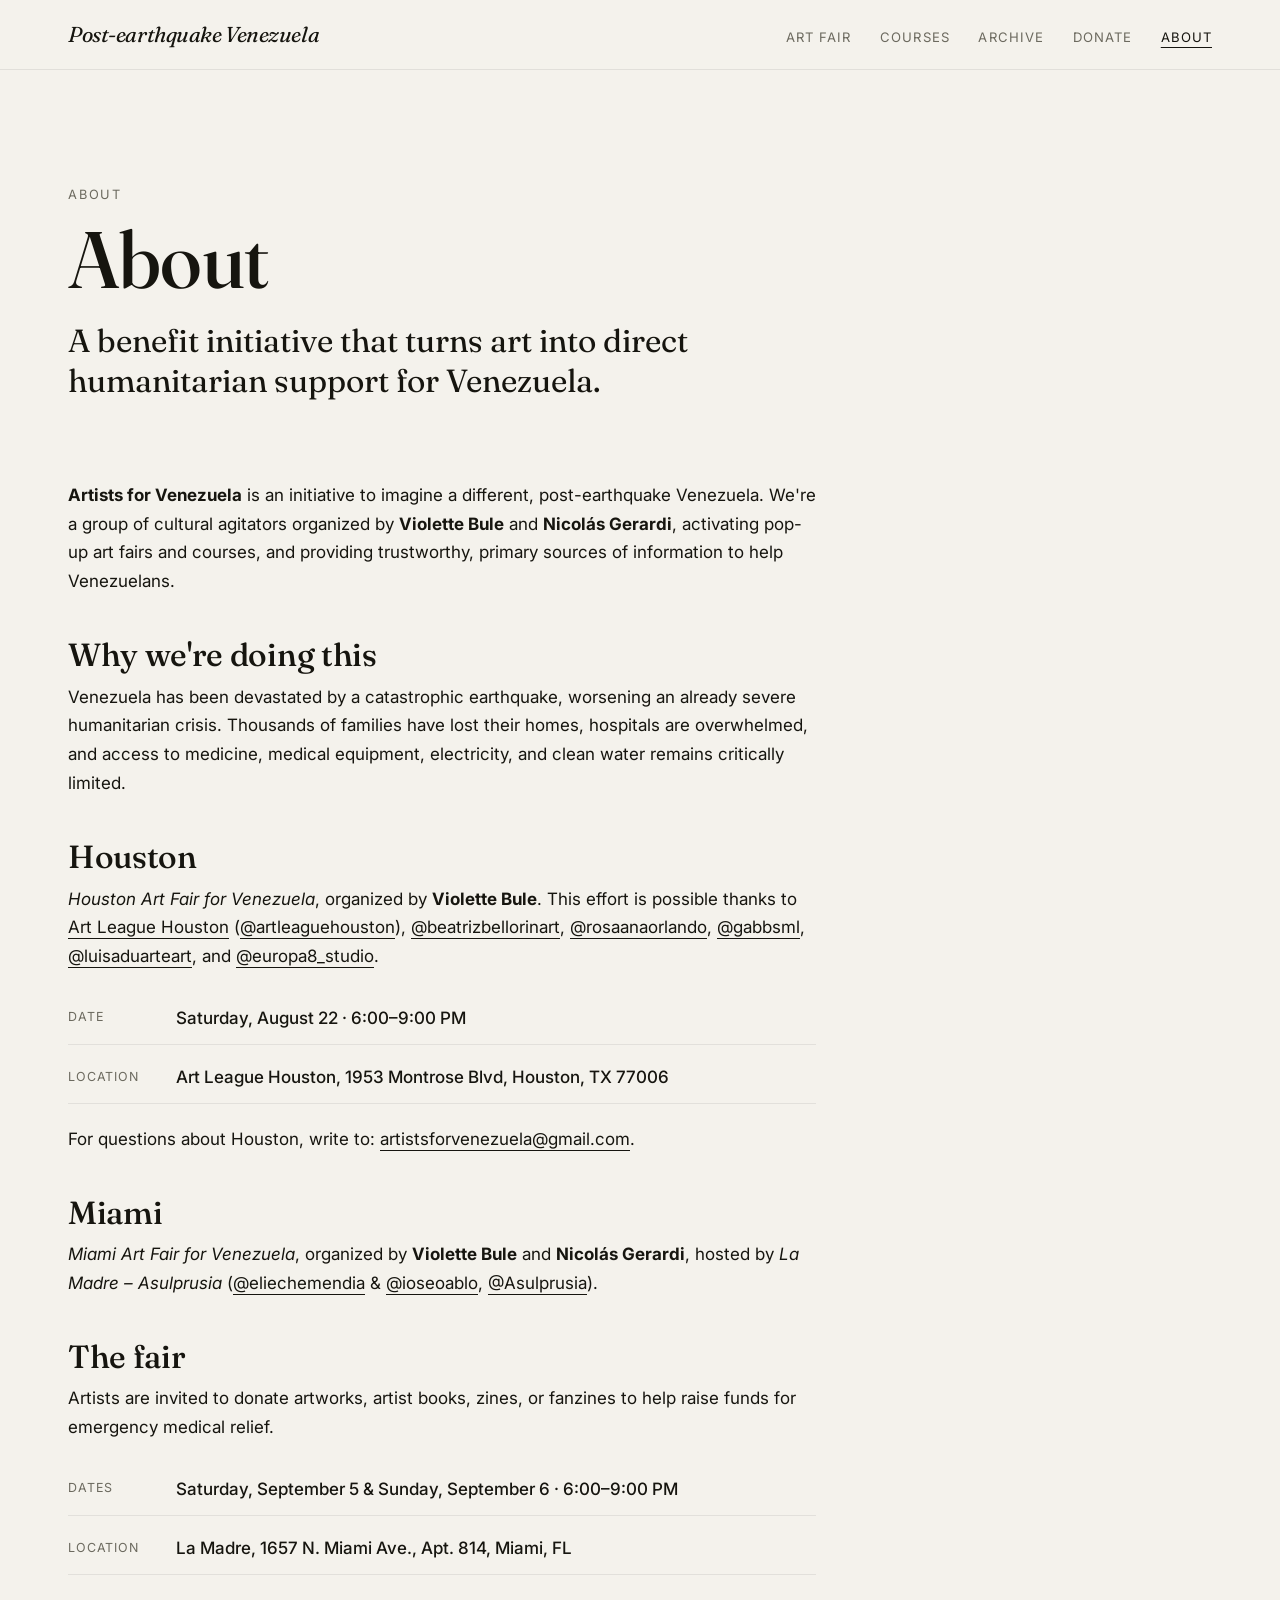
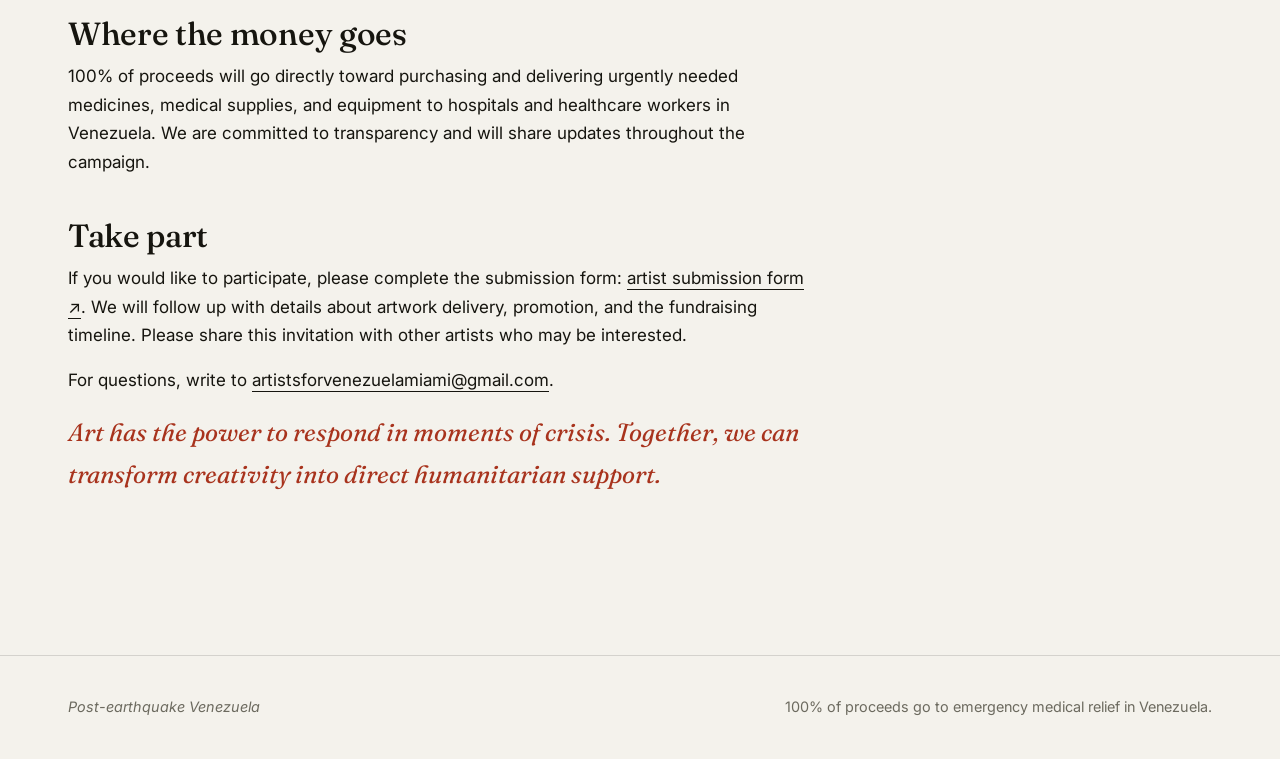
==== commit a0f8584e: "About: replace opening paragraph with the initiative's mission statement Co-Authored-By: Claude Sonn" ====
--- a/about.html
+++ b/about.html
@@ -34,7 +34,7 @@
 
     <div class="page-body">
       <div class="prose">
-        <p>We hope you're doing well. We're reaching out to invite you to take part in our benefit pop-up art fairs for Venezuela, organized by <strong>Violette Bule</strong> and <strong>Nicolás Gerardi</strong>.</p>
+        <p><strong>Artists for Venezuela</strong> is an initiative to imagine a different, post-earthquake Venezuela. We're a group of cultural agitators organized by <strong>Violette Bule</strong> and <strong>Nicolás Gerardi</strong>, activating pop-up art fairs and courses, and providing trustworthy, primary sources of information to help Venezuelans.</p>
 
         <h2>Why we're doing this</h2>
         <p>Venezuela has been devastated by a catastrophic earthquake, worsening an already severe humanitarian crisis. Thousands of families have lost their homes, hospitals are overwhelmed, and access to medicine, medical equipment, electricity, and clean water remains critically limited.</p>
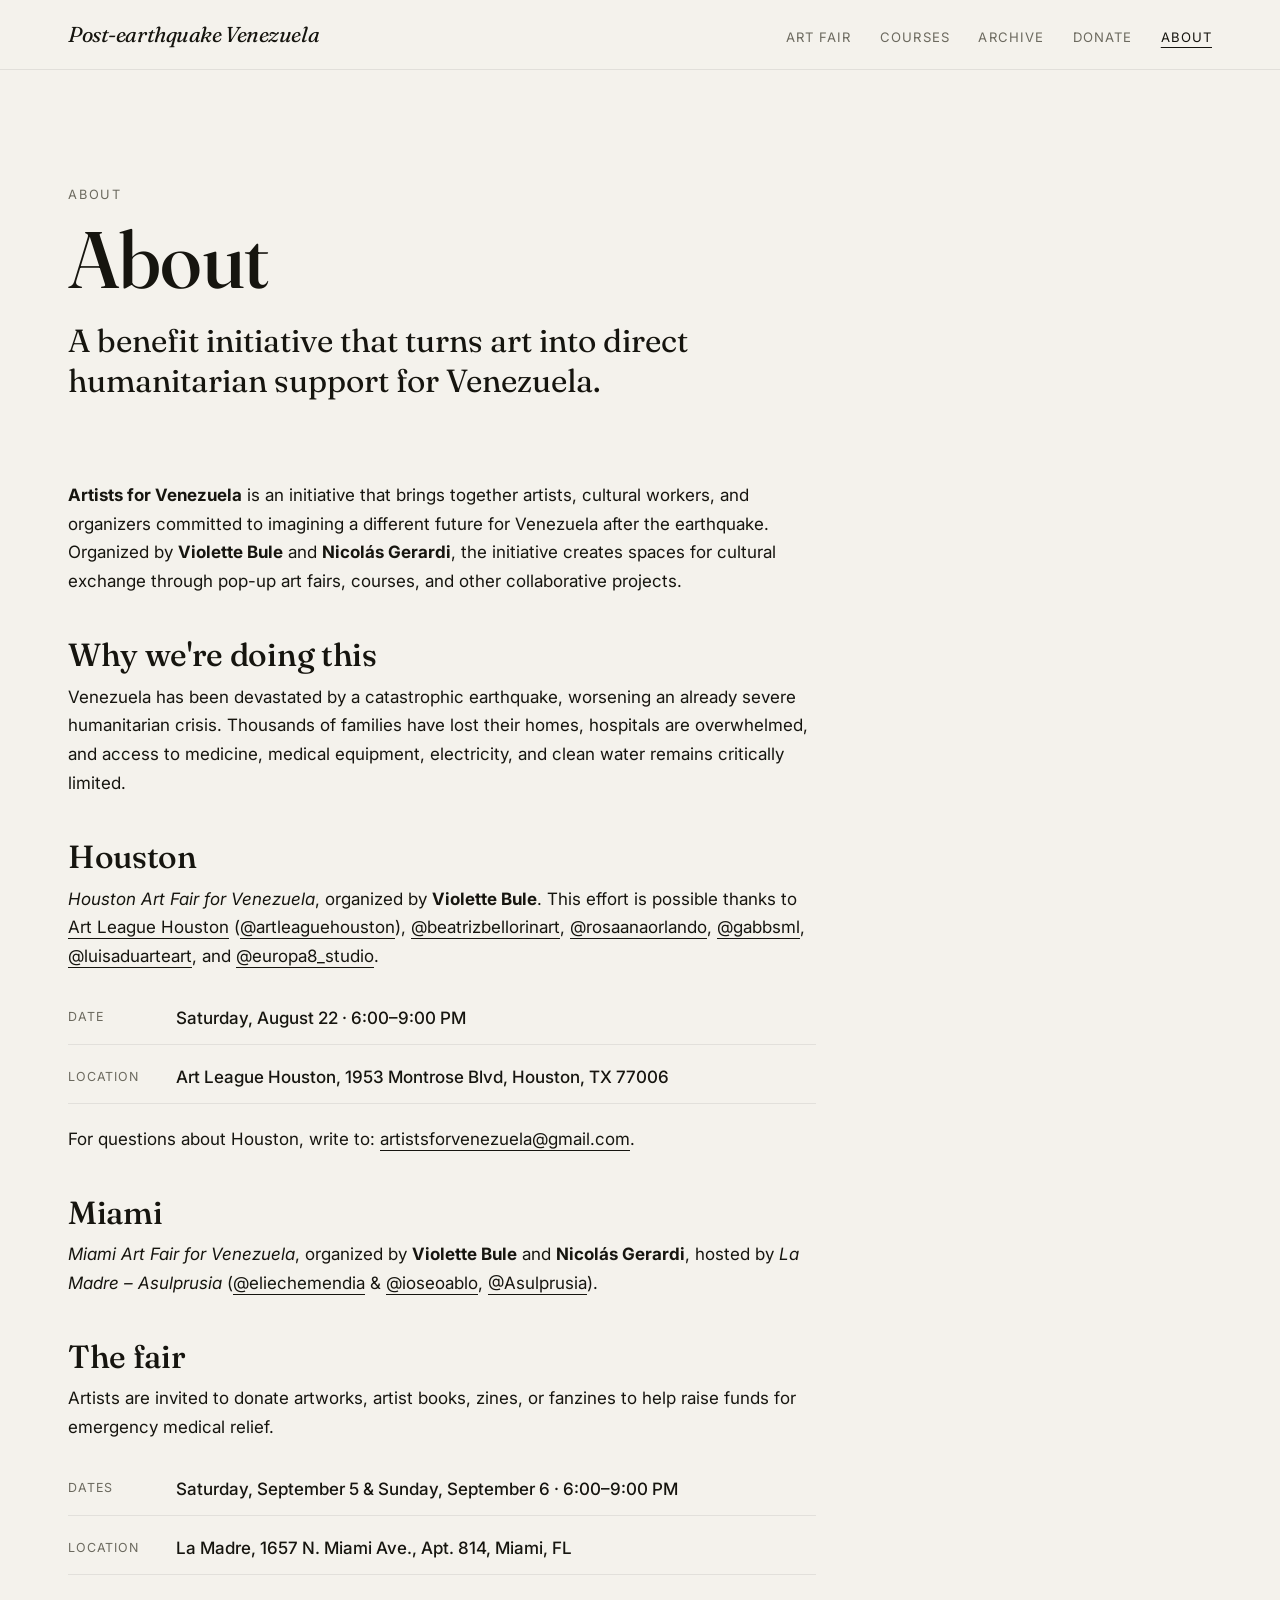
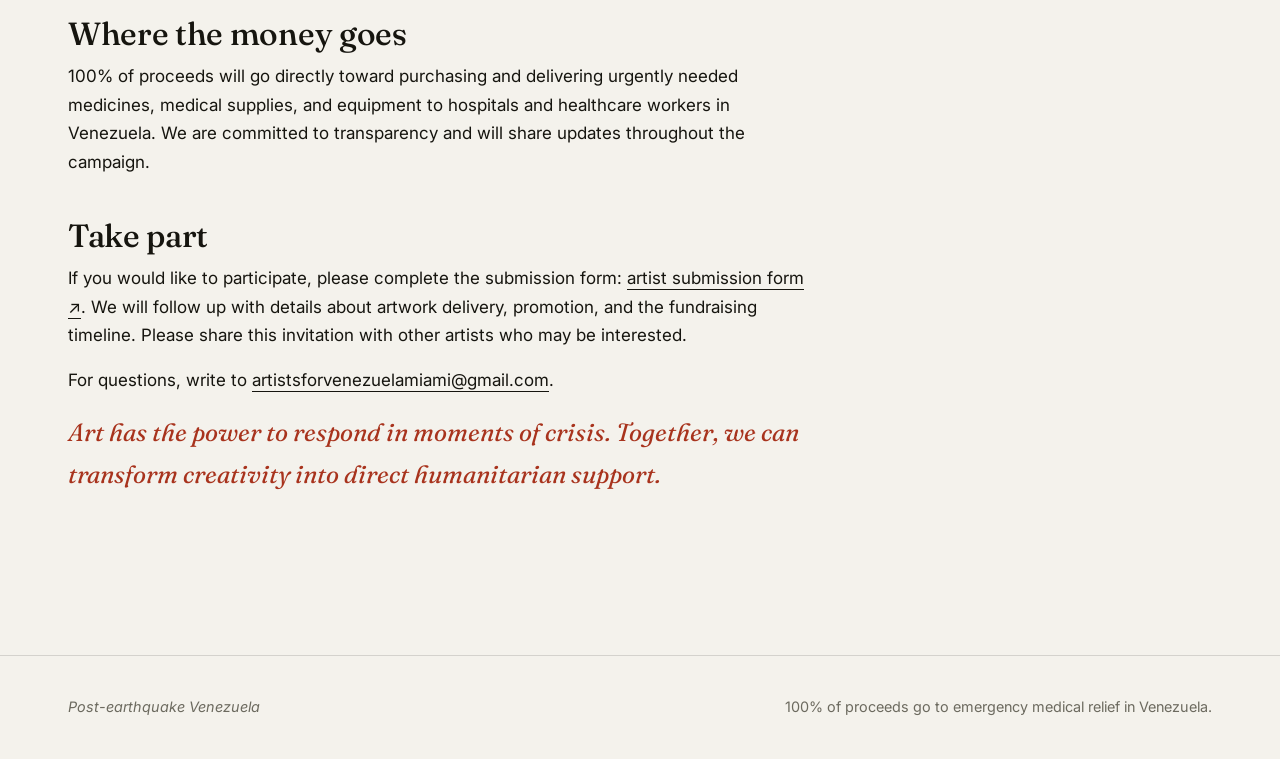
==== commit 82932bfe: "About: refine the opening mission statement paragraph Co-Authored-By: Claude Sonnet 5 <noreply@anthr" ====
--- a/about.html
+++ b/about.html
@@ -34,7 +34,7 @@
 
     <div class="page-body">
       <div class="prose">
-        <p><strong>Artists for Venezuela</strong> is an initiative to imagine a different, post-earthquake Venezuela. We're a group of cultural agitators organized by <strong>Violette Bule</strong> and <strong>Nicolás Gerardi</strong>, activating pop-up art fairs and courses, and providing trustworthy, primary sources of information to help Venezuelans.</p>
+        <p><strong>Artists for Venezuela</strong> is an initiative that brings together artists, cultural workers, and organizers committed to imagining a different future for Venezuela after the earthquake. Organized by <strong>Violette Bule</strong> and <strong>Nicolás Gerardi</strong>, the initiative creates spaces for cultural exchange through pop-up art fairs, courses, and other collaborative projects.</p>
 
         <h2>Why we're doing this</h2>
         <p>Venezuela has been devastated by a catastrophic earthquake, worsening an already severe humanitarian crisis. Thousands of families have lost their homes, hospitals are overwhelmed, and access to medicine, medical equipment, electricity, and clean water remains critically limited.</p>
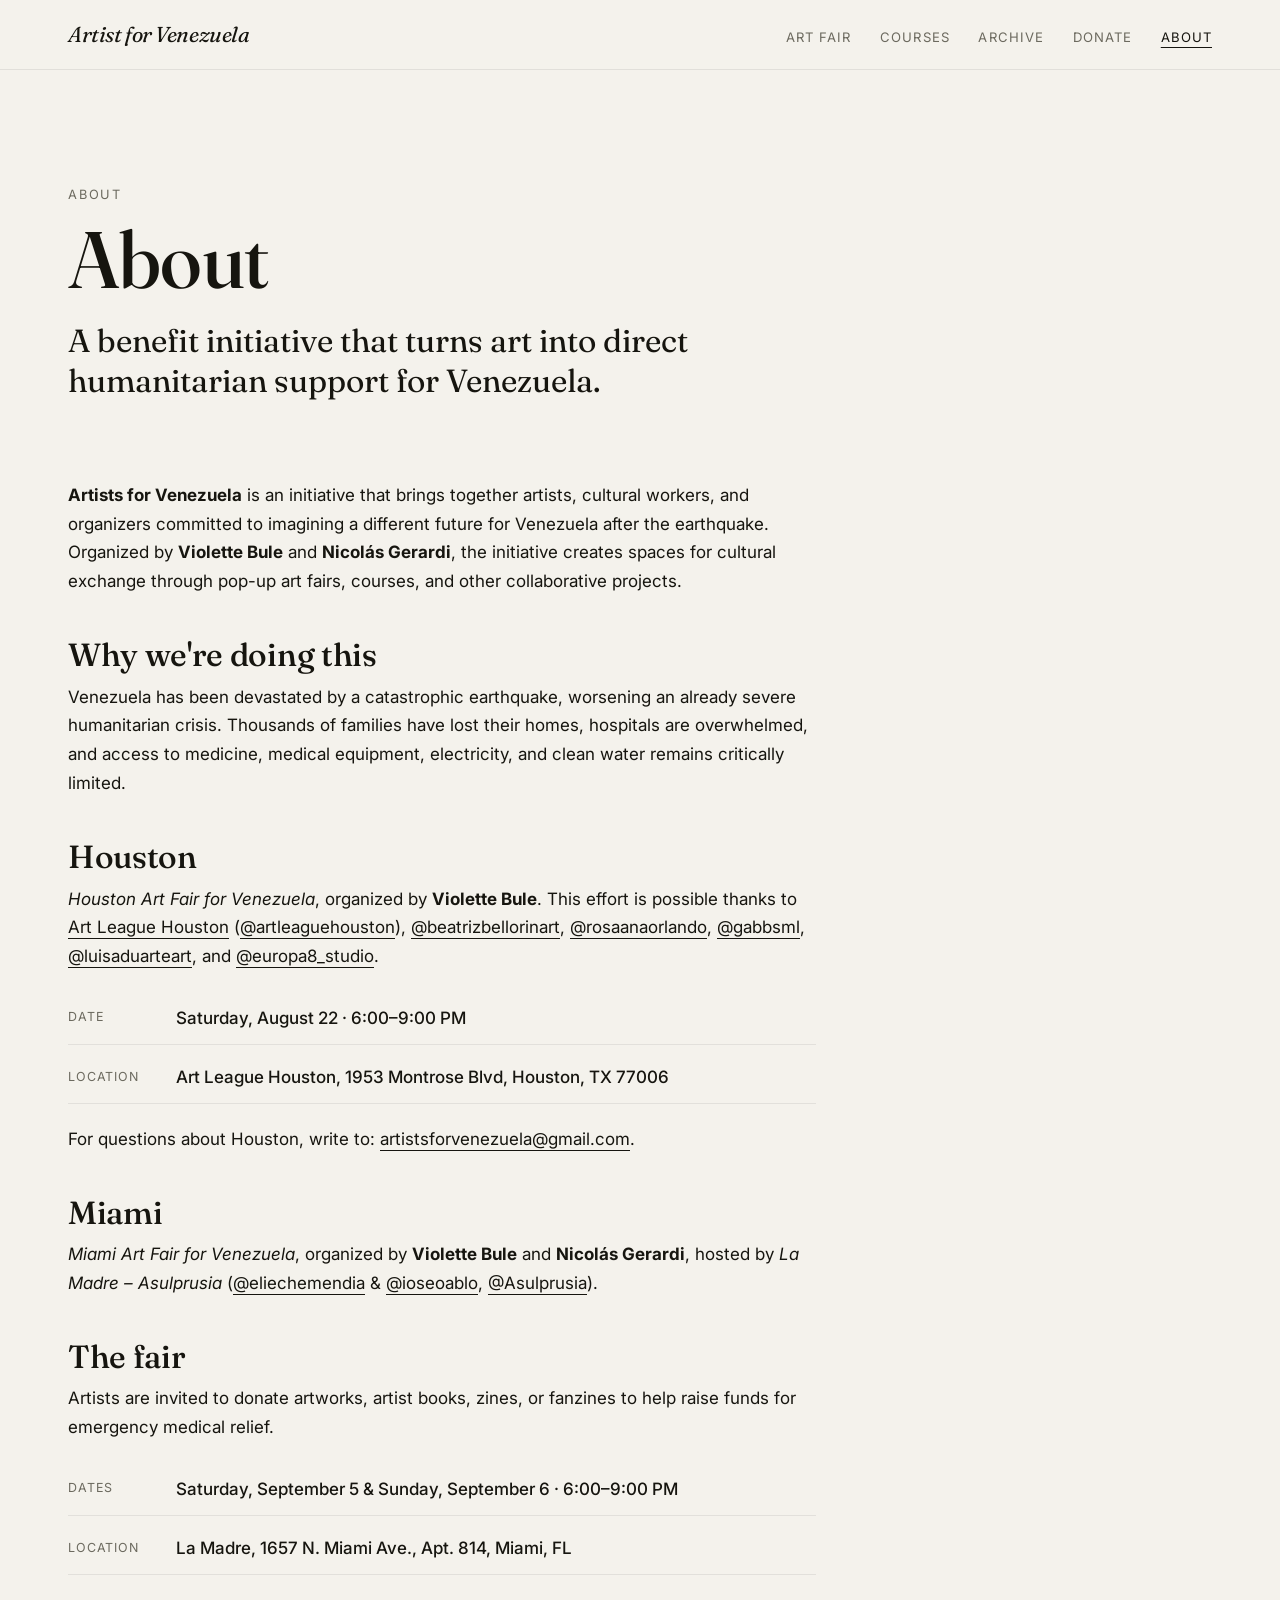
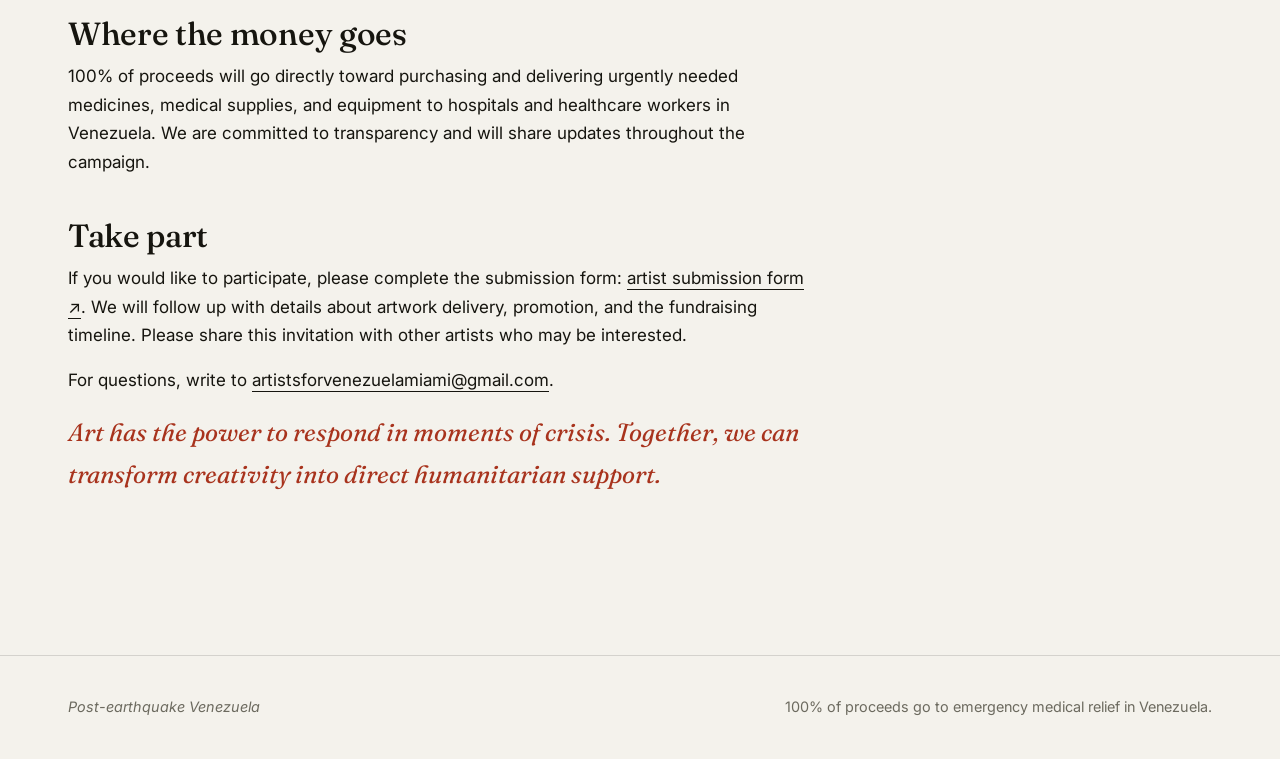
==== commit 1b8706bb: "Rebrand header/titles to "Artist for Venezuela"; rename Donate page URL Every page's <title> and the" ====
--- a/about.html
+++ b/about.html
@@ -3,7 +3,7 @@
 <head>
   <meta charset="UTF-8" />
   <meta name="viewport" content="width=device-width, initial-scale=1.0" />
-  <title>About — Post-earthquake Venezuela</title>
+  <title>About — Artist for Venezuela</title>
   <meta name="description" content="Miami Art Fair for Venezuela — a benefit pop-up art fair turning creativity into direct humanitarian support after the earthquake." />
   <link rel="preconnect" href="https://fonts.googleapis.com" />
   <link rel="preconnect" href="https://fonts.gstatic.com" crossorigin />
@@ -13,13 +13,13 @@
 <body>
   <header class="site-header">
     <div class="site-header__inner">
-      <a href="index.html" class="brand"><em>Post-earthquake Venezuela</em></a>
+      <a href="index.html" class="brand"><em>Artist for Venezuela</em></a>
       <button class="nav-toggle" id="navToggle" aria-label="Menu" aria-expanded="false">Menu</button>
       <nav class="site-nav" id="siteNav">
         <a href="art-fair.html">Art Fair</a>
         <a href="courses.html">Courses</a>
         <a href="archive.html">Archive</a>
-        <a href="polyrithm.html">Donate</a>
+        <a href="donate.html">Donate</a>
         <a href="about.html" aria-current="page">About</a>
       </nav>
     </div>
--- a/css/styles.css
+++ b/css/styles.css
@@ -238,13 +238,32 @@
 /* ===== Art Fair (from Google Sheet) ===== */
 .artfair-note { color: var(--muted); font-size: .9rem; border: 1px dashed var(--line); background: rgba(20,19,15,.02); padding: .8rem 1rem; margin: 0 0 2.2rem; }
 .artfair-search { margin: 0 0 2.2rem; }
+.artfair-search__label {
+  margin: 0 0 .6rem; font: 500 .85rem/1.3 var(--font); color: var(--accent);
+  text-transform: uppercase; letter-spacing: .04em;
+}
+.artfair-search__box {
+  position: relative; border: 1.5px solid var(--accent); border-radius: 3px;
+  background: var(--paper); transition: box-shadow .18s, border-color .18s;
+  animation: artfair-search-invite 2.6s ease-in-out 1;
+}
+.artfair-search__box:focus-within { box-shadow: 0 0 0 4px rgba(168, 51, 29, .14); }
+.artfair-search__icon {
+  position: absolute; left: 1rem; top: 50%; transform: translateY(-50%);
+  color: var(--accent); pointer-events: none;
+}
 .artfair-search input {
-  width: 100%; font: 500 1rem/1 var(--font); color: var(--ink);
-  border: 1px solid var(--line); background: var(--paper);
-  padding: .9rem 1.1rem; border-radius: 2px;
-}
-.artfair-search input:focus { outline: none; border-color: var(--ink); }
+  width: 100%; font: 500 1.05rem/1 var(--font); color: var(--ink);
+  border: 0; background: transparent;
+  padding: 1rem 1.1rem 1rem 2.9rem; border-radius: 3px;
+}
+.artfair-search input:focus { outline: none; }
+.artfair-search input::placeholder { color: var(--muted); }
 .artfair-search__hint { margin: .7rem 0 0; }
+@keyframes artfair-search-invite {
+  0%, 100% { box-shadow: 0 0 0 0 rgba(168, 51, 29, 0); }
+  30% { box-shadow: 0 0 0 6px rgba(168, 51, 29, .12); }
+}
 .artfair-grid { display: grid; grid-template-columns: repeat(3, 1fr); gap: clamp(1.4rem, 3vw, 2.4rem); }
 .art-card__img { position: relative; aspect-ratio: 4 / 5; background: #e7e4db; border: 1px solid var(--line-soft); overflow: hidden; display: grid; place-items: center; }
 .art-card__img img { position: absolute; inset: 0; width: 100%; height: 100%; object-fit: cover; }
@@ -358,11 +377,9 @@
 .payment-memo-generic em { font-style: italic; }
 
 .progress { border: 1px solid var(--line); padding: 1.8rem; margin: 0 0 2.5rem; background: var(--paper-2); }
-.progress__row { display: flex; justify-content: space-between; align-items: baseline; margin-bottom: .8rem; }
+.progress__row { display: flex; align-items: baseline; gap: .6rem; }
 .progress__raised { font-family: var(--display); font-size: 2rem; }
-.progress__goal { color: var(--muted); }
-.progress__bar { height: 10px; background: #e7e4db; border-radius: 999px; overflow: hidden; }
-.progress__fill { height: 100%; background: var(--accent); border-radius: 999px; transition: width 1s ease; }
+.progress__label { color: var(--muted); text-transform: uppercase; letter-spacing: .04em; font-size: .8rem; }
 .progress__note { font-size: .82rem; color: var(--muted); margin: .8rem 0 0; }
 .table-wrap { border: 1px solid var(--line); overflow-x: auto; }
 .ledger { width: 100%; border-collapse: collapse; min-width: 560px; }
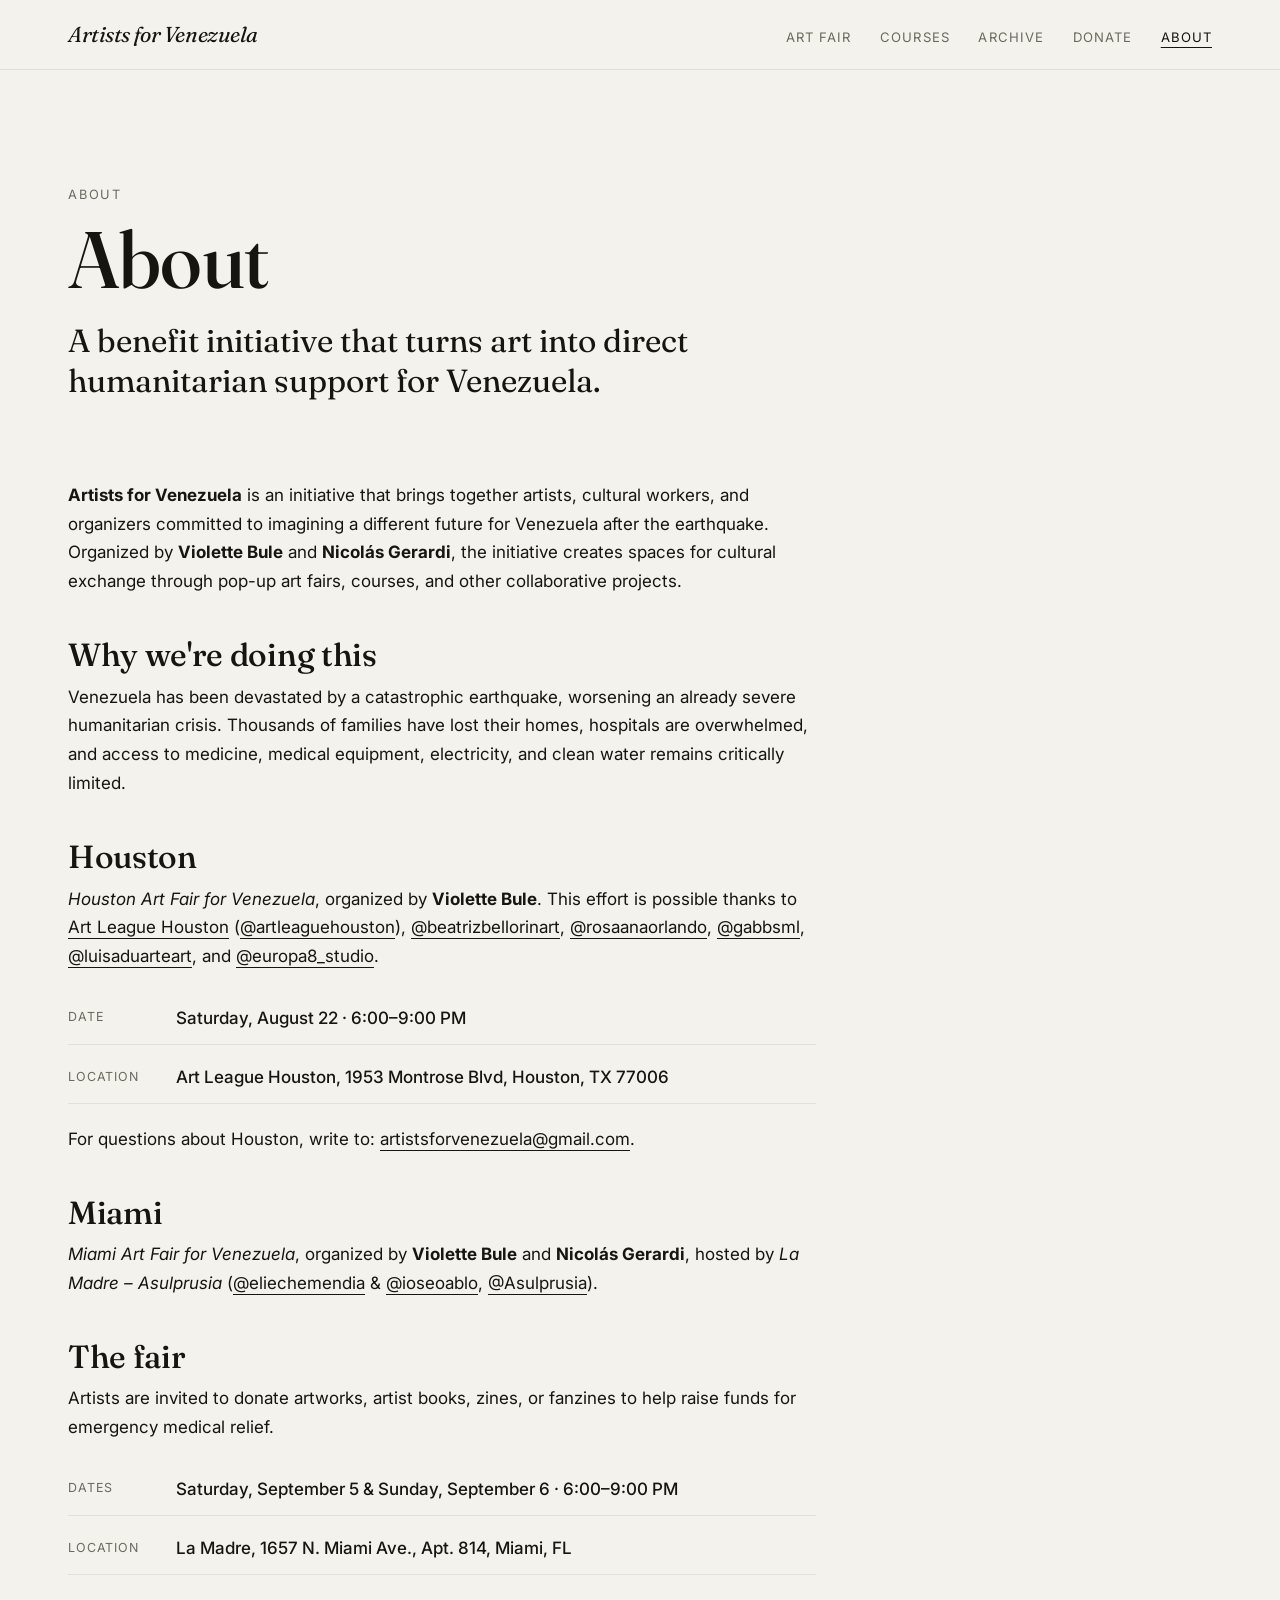
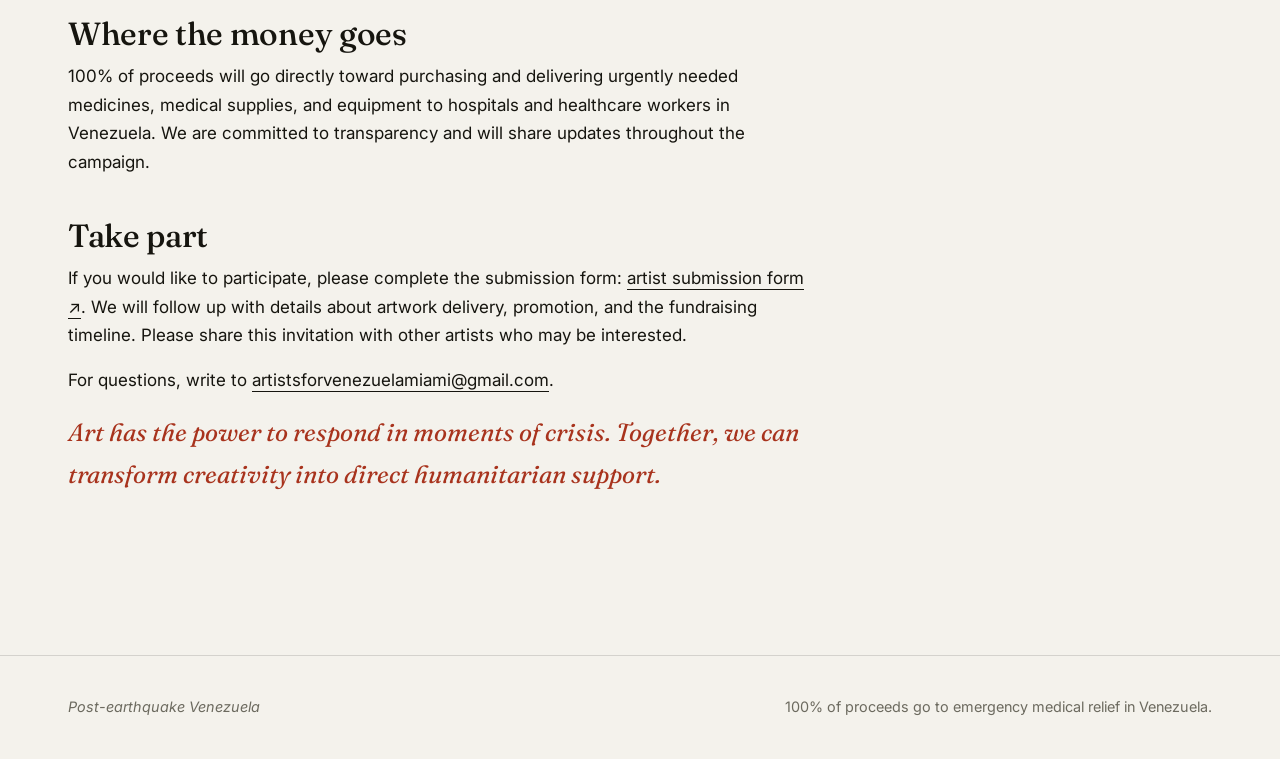
==== commit 446d582b: "Fix brand name to plural "Artists for Venezuela" everywhere Matches the org name already used in the" ====
--- a/about.html
+++ b/about.html
@@ -3,7 +3,7 @@
 <head>
   <meta charset="UTF-8" />
   <meta name="viewport" content="width=device-width, initial-scale=1.0" />
-  <title>About — Artist for Venezuela</title>
+  <title>About — Artists for Venezuela</title>
   <meta name="description" content="Miami Art Fair for Venezuela — a benefit pop-up art fair turning creativity into direct humanitarian support after the earthquake." />
   <link rel="preconnect" href="https://fonts.googleapis.com" />
   <link rel="preconnect" href="https://fonts.gstatic.com" crossorigin />
@@ -13,7 +13,7 @@
 <body>
   <header class="site-header">
     <div class="site-header__inner">
-      <a href="index.html" class="brand"><em>Artist for Venezuela</em></a>
+      <a href="index.html" class="brand"><em>Artists for Venezuela</em></a>
       <button class="nav-toggle" id="navToggle" aria-label="Menu" aria-expanded="false">Menu</button>
       <nav class="site-nav" id="siteNav">
         <a href="art-fair.html">Art Fair</a>
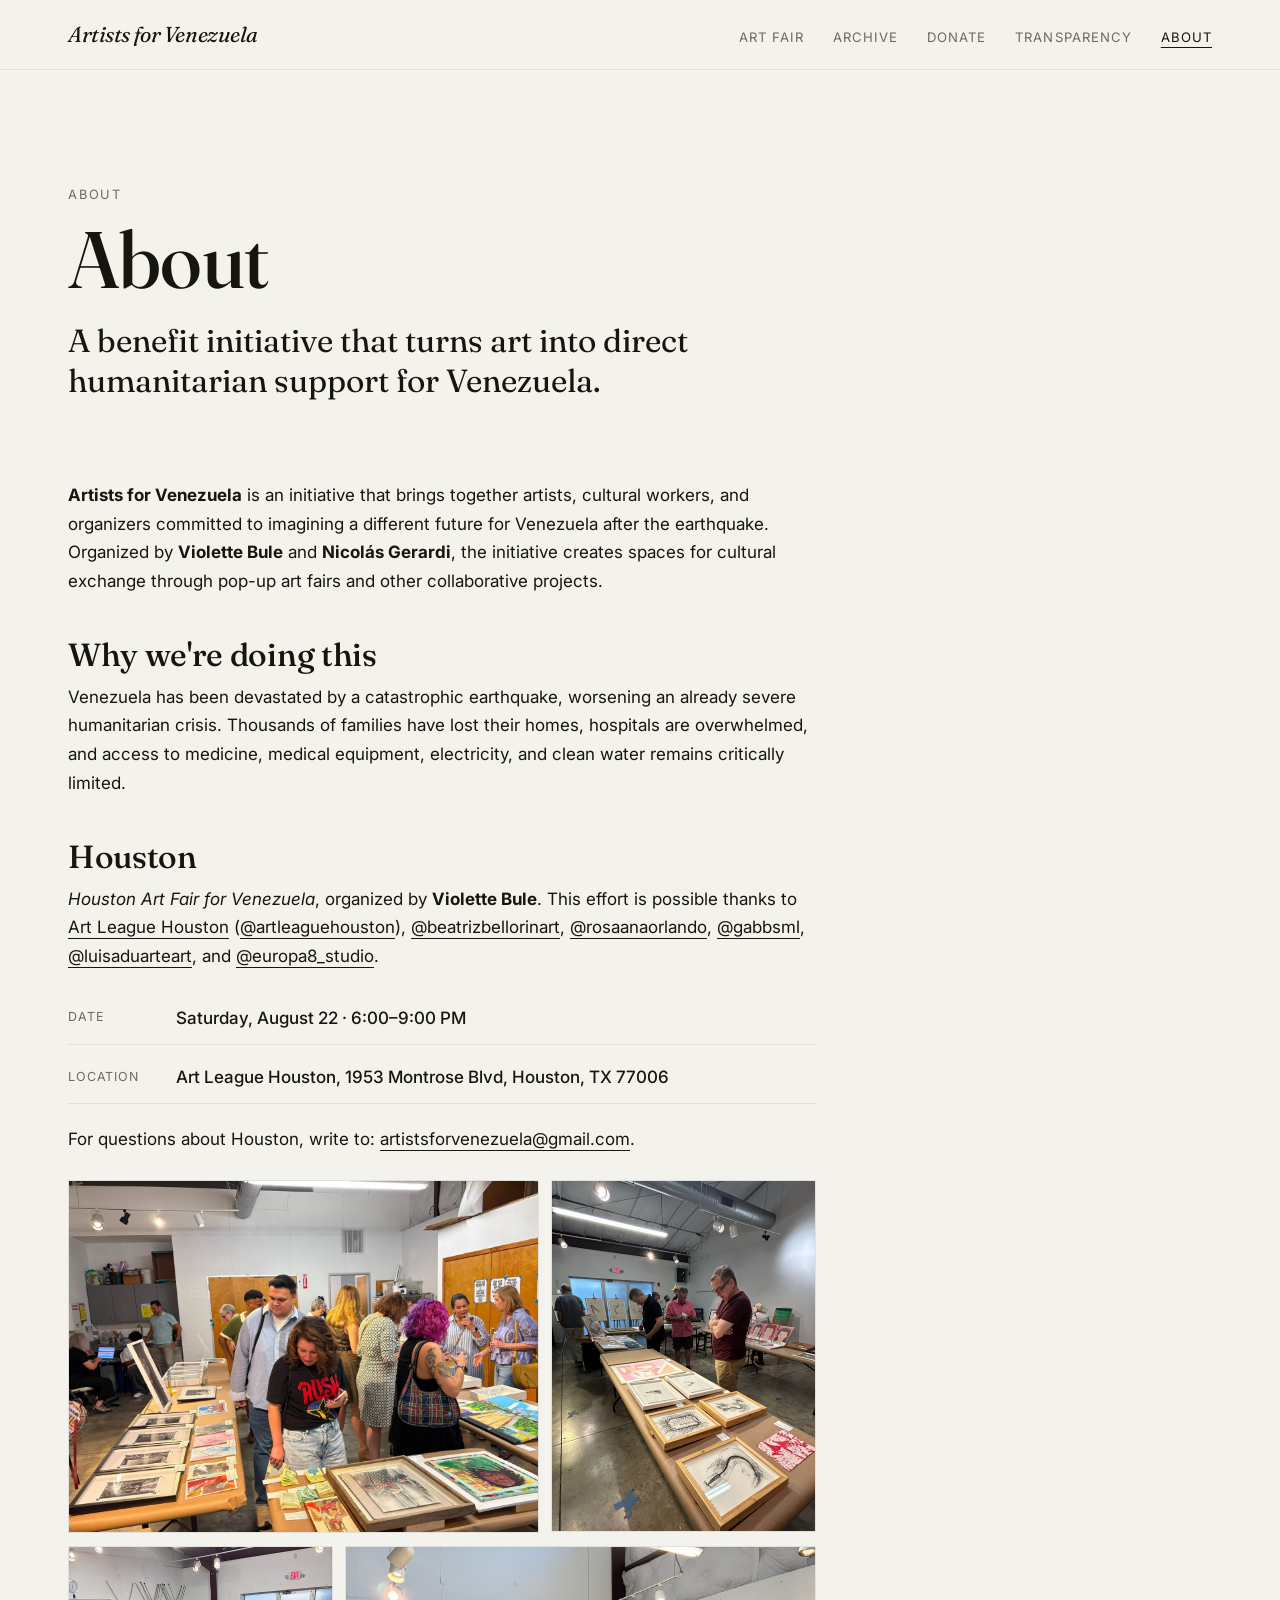
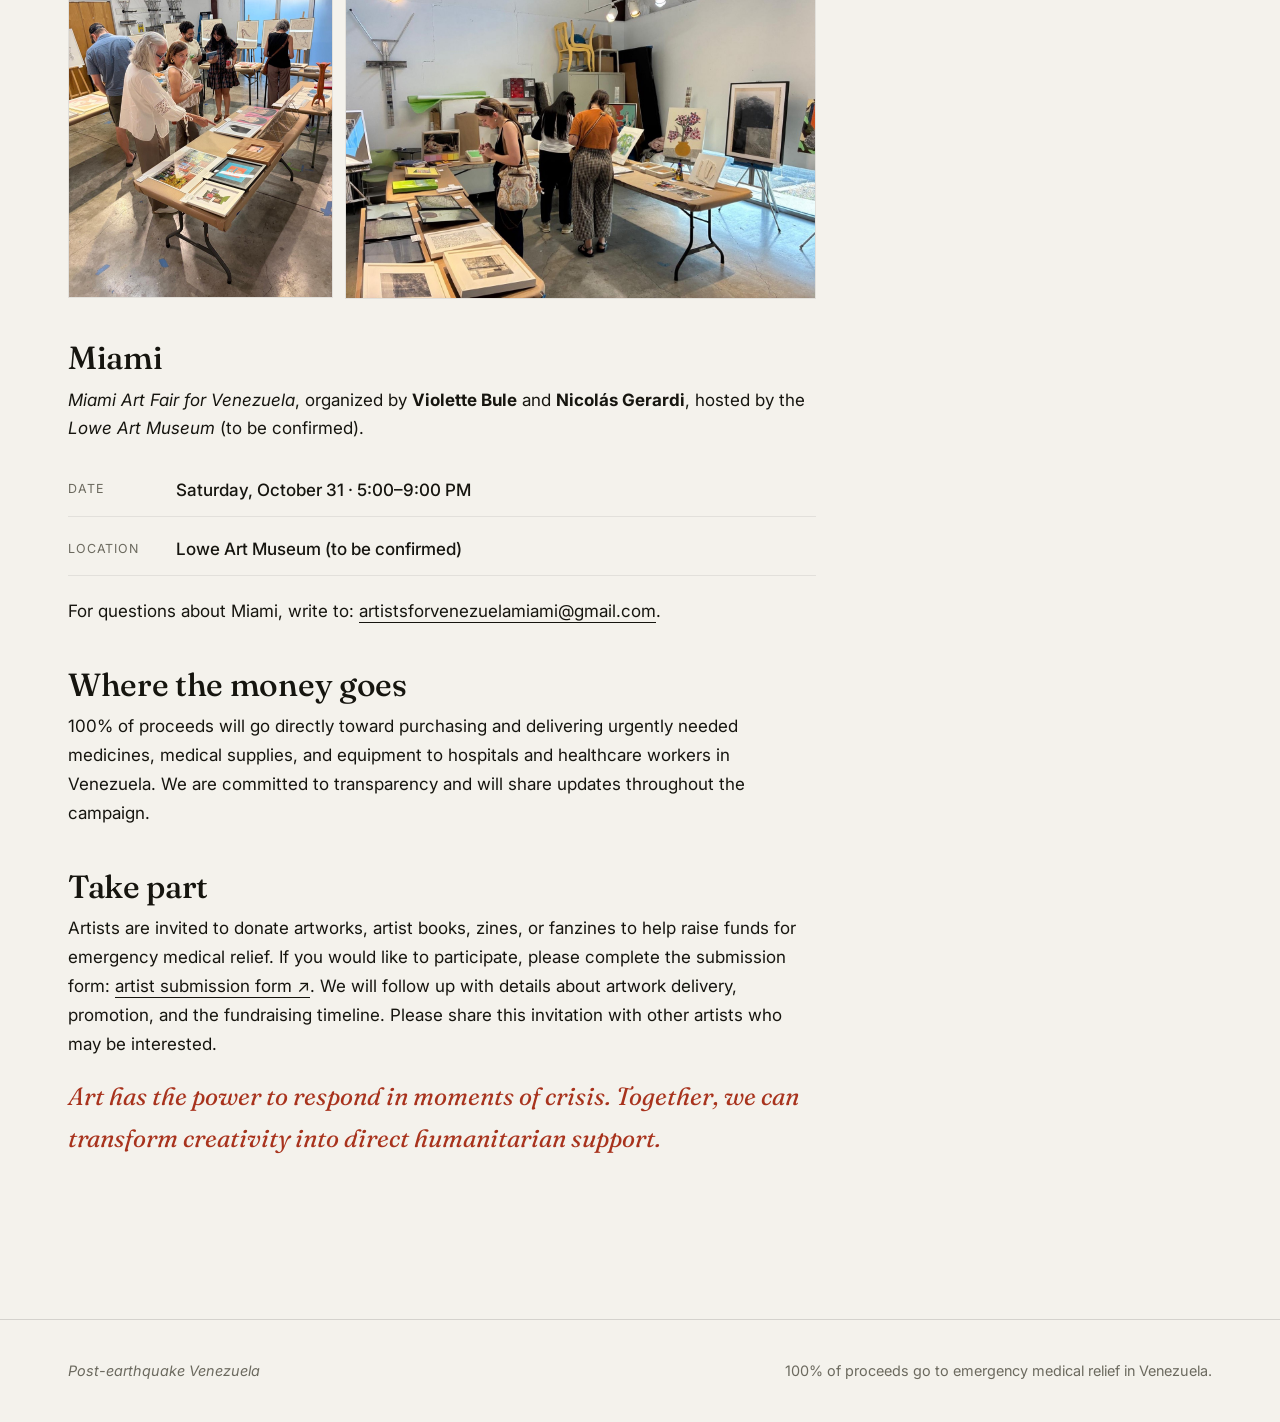
==== commit f5bf5bf2: "Add Transparency page with Houston slideshow; remove Courses - Remove the Courses page, nav links, h" ====
--- a/about.html
+++ b/about.html
@@ -17,9 +17,9 @@
       <button class="nav-toggle" id="navToggle" aria-label="Menu" aria-expanded="false">Menu</button>
       <nav class="site-nav" id="siteNav">
         <a href="art-fair.html">Art Fair</a>
-        <a href="courses.html">Courses</a>
         <a href="archive.html">Archive</a>
         <a href="donate.html">Donate</a>
+        <a href="transparency.html">Transparency</a>
         <a href="about.html" aria-current="page">About</a>
       </nav>
     </div>
@@ -34,7 +34,7 @@
 
     <div class="page-body">
       <div class="prose">
-        <p><strong>Artists for Venezuela</strong> is an initiative that brings together artists, cultural workers, and organizers committed to imagining a different future for Venezuela after the earthquake. Organized by <strong>Violette Bule</strong> and <strong>Nicolás Gerardi</strong>, the initiative creates spaces for cultural exchange through pop-up art fairs, courses, and other collaborative projects.</p>
+        <p><strong>Artists for Venezuela</strong> is an initiative that brings together artists, cultural workers, and organizers committed to imagining a different future for Venezuela after the earthquake. Organized by <strong>Violette Bule</strong> and <strong>Nicolás Gerardi</strong>, the initiative creates spaces for cultural exchange through pop-up art fairs and other collaborative projects.</p>
 
         <h2>Why we're doing this</h2>
         <p>Venezuela has been devastated by a catastrophic earthquake, worsening an already severe humanitarian crisis. Thousands of families have lost their homes, hospitals are overwhelmed, and access to medicine, medical equipment, electricity, and clean water remains critically limited.</p>
@@ -46,25 +46,30 @@
           <li><span>Location</span><strong>Art League Houston, 1953 Montrose Blvd, Houston, TX 77006</strong></li>
         </ul>
         <p>For questions about Houston, write to: <a href="mailto:artistsforvenezuela@gmail.com">artistsforvenezuela@gmail.com</a>.</p>
+        <div class="photo-pair">
+          <figure style="flex:16"><img src="assets/houston-fair-1.jpg" alt="Visitors browsing artworks laid out on tables at the Houston Art Fair for Venezuela" loading="lazy" /></figure>
+          <figure style="flex:9"><img src="assets/houston-fair-2.jpg" alt="A visitor looking at framed drawings on a long table at the Houston fair" loading="lazy" /></figure>
+        </div>
+        <div class="photo-pair">
+          <figure style="flex:9"><img src="assets/houston-fair-4.jpg" alt="Visitors pointing at and discussing artworks at the Houston fair" loading="lazy" /></figure>
+          <figure style="flex:16"><img src="assets/houston-fair-3.jpg" alt="Visitors looking at prints and paintings on easels and tables at the Houston fair" loading="lazy" /></figure>
+        </div>
 
         <h2>Miami</h2>
-        <p><em>Miami Art Fair for Venezuela</em>, organized by <strong>Violette Bule</strong> and <strong>Nicolás Gerardi</strong>, hosted by <em>La Madre – Asulprusia</em> (<a href="https://instagram.com/eliechemendia" target="_blank" rel="noopener">@eliechemendia</a> &amp; <a href="https://instagram.com/ioseoablo" target="_blank" rel="noopener">@ioseoablo</a>, <a href="https://instagram.com/asulprusia" target="_blank" rel="noopener">@Asulprusia</a>).</p>
-
-        <h2>The fair</h2>
-        <p>Artists are invited to donate artworks, artist books, zines, or fanzines to help raise funds for emergency medical relief.</p>
+        <p><em>Miami Art Fair for Venezuela</em>, organized by <strong>Violette Bule</strong> and <strong>Nicolás Gerardi</strong>, hosted by the <em>Lowe Art Museum</em> (to be confirmed).</p>
         <ul class="about-facts">
-          <li><span>Dates</span><strong>Saturday, September 5 &amp; Sunday, September 6 · 6:00–9:00 PM</strong></li>
-          <li><span>Location</span><strong>La Madre, 1657 N. Miami Ave., Apt. 814, Miami, FL</strong></li>
+          <li><span>Date</span><strong>Saturday, October 31 · 5:00–9:00 PM</strong></li>
+          <li><span>Location</span><strong>Lowe Art Museum (to be confirmed)</strong></li>
         </ul>
+        <p>For questions about Miami, write to: <a href="mailto:artistsforvenezuelamiami@gmail.com">artistsforvenezuelamiami@gmail.com</a>.</p>
 
         <h2>Where the money goes</h2>
         <p>100% of proceeds will go directly toward purchasing and delivering urgently needed medicines, medical supplies, and equipment to hospitals and healthcare workers in Venezuela. We are committed to transparency and will share updates throughout the campaign.</p>
 
         <h2>Take part</h2>
-        <p>If you would like to participate, please complete the submission form:
+        <p>Artists are invited to donate artworks, artist books, zines, or fanzines to help raise funds for emergency medical relief. If you would like to participate, please complete the submission form:
           <a href="https://shorturl.at/O1oqZ" target="_blank" rel="noopener">artist submission form ↗</a>.
           We will follow up with details about artwork delivery, promotion, and the fundraising timeline. Please share this invitation with other artists who may be interested.</p>
-        <p>For questions, write to <a href="mailto:artistsforvenezuelamiami@gmail.com">artistsforvenezuelamiami@gmail.com</a>.</p>
 
         <p class="prose-close">Art has the power to respond in moments of crisis. Together, we can transform creativity into direct humanitarian support.</p>
       </div>
--- a/css/styles.css
+++ b/css/styles.css
@@ -145,54 +145,6 @@
 .work__meta { padding-top: .7rem; }
 .work__title { font-size: 1rem; }
 .work__sub { color: var(--muted); font-size: .88rem; }
-
-/* ===== Courses ===== */
-.courses { display: grid; grid-template-columns: repeat(2, 1fr); gap: clamp(1.5rem, 3vw, 2.5rem); }
-.course__video { aspect-ratio: 16/9; background: #000; border: 1px solid var(--line-soft); position: relative; }
-.course__video iframe { position: absolute; inset: 0; width: 100%; height: 100%; border: 0; }
-.course__body { padding-top: .9rem; }
-.course__body h3 { font-family: var(--display); font-size: 1.35rem; }
-.course__body p { color: var(--muted); margin: .3rem 0 0; }
-
-/* ===== Courses calendar ===== */
-.cal-controls { display: flex; justify-content: space-between; align-items: center; gap: 1rem; flex-wrap: wrap; margin-bottom: 1rem; }
-.cal-controls p { color: var(--muted); margin: 0; max-width: 46ch; }
-.cal-month { margin: 2.6rem 0 .2rem; font-family: var(--display); font-size: 1.15rem; color: var(--muted); border-bottom: 1px solid var(--line); padding-bottom: .5rem; letter-spacing: .02em; }
-.cal-item { display: grid; grid-template-columns: 84px 1fr auto; gap: 1.5rem; align-items: center; width: 100%; text-align: left; padding: 1.25rem .4rem; background: none; border: 0; border-bottom: 1px solid var(--line-soft); cursor: pointer; color: inherit; font: inherit; transition: background .15s, padding .15s; }
-.cal-item:hover { background: rgba(20,19,15,.03); padding-left: .8rem; }
-.cal-item__date { font-family: var(--display); line-height: 1; text-align: center; }
-.cal-item__day { display: block; font-size: 1.9rem; }
-.cal-item__mon { display: block; font-size: .72rem; text-transform: uppercase; letter-spacing: .12em; color: var(--muted); margin-top: .2rem; }
-.cal-item__name { display: block; font-family: var(--display); font-size: 1.4rem; }
-.cal-item__topic { display: block; color: var(--muted); font-size: .95rem; margin-top: .1rem; }
-.cal-item__go { color: var(--muted); font-size: .75rem; text-transform: uppercase; letter-spacing: .1em; white-space: nowrap; }
-
-/* ===== Modal ===== */
-.modal { position: fixed; inset: 0; z-index: 120; display: none; place-items: center; padding: var(--gutter); background: rgba(20,19,15,.55); }
-.modal.is-open { display: grid; }
-.modal__box { position: relative; background: var(--paper); max-width: 520px; width: 100%; padding: 2.6rem; border: 1px solid var(--line); box-shadow: 0 30px 80px rgba(0,0,0,.25); }
-.modal__close { position: absolute; top: .8rem; right: 1.1rem; background: none; border: 0; font-size: 1.6rem; line-height: 1; cursor: pointer; color: var(--muted); }
-.modal__close:hover { color: var(--ink); }
-.modal__date { color: var(--muted); letter-spacing: .1em; text-transform: uppercase; font-size: .78rem; }
-.modal__name { font-family: var(--display); font-size: 2rem; margin: .3rem 0; }
-.modal__topic { color: var(--muted); margin: 0 0 1.4rem; }
-.modal__donate { border-top: 1px solid var(--line-soft); padding-top: 1.3rem; }
-.modal__donate p { color: var(--ink); margin: 0; }
-.modal__actions { display: flex; gap: .8rem; margin-top: 1.3rem; flex-wrap: wrap; }
-
-@media (max-width: 640px) {
-  .cal-item { grid-template-columns: 64px 1fr; gap: 1rem; }
-  .cal-item__go { display: none; }
-  .cal-item__day { font-size: 1.6rem; }
-}
-
-/* ===== Course sections (calendar + past) ===== */
-.course-section { margin-bottom: 4.5rem; }
-.section-label { display: flex; justify-content: space-between; align-items: center; gap: 1rem; flex-wrap: wrap; margin-bottom: 1.4rem; }
-.section-label h2, .course-section > h2 { font-family: var(--display); font-size: clamp(1.6rem, 4vw, 2.3rem); margin: 0; }
-.section-note { color: var(--muted); margin: 0 0 1.6rem; max-width: 60ch; }
-.placeholder-panel { border: 1px dashed var(--line); background: rgba(20,19,15,.02); padding: 1.3rem clamp(1rem, 3vw, 2rem) .6rem; }
-.placeholder-tag { font-size: .74rem; text-transform: uppercase; letter-spacing: .12em; color: var(--muted); margin: 0 0 .4rem; }
 
 /* ===== Art Fair cities ===== */
 .city-section { margin-bottom: clamp(2.5rem, 6vw, 4.5rem); }
@@ -328,6 +280,11 @@
 .about-facts li { display: flex; flex-wrap: wrap; gap: .2rem 1rem; padding: .8rem 0; border-bottom: 1px solid var(--line-soft); }
 .about-facts span { color: var(--muted); min-width: 92px; font-size: .78rem; text-transform: uppercase; letter-spacing: .07em; padding-top: .15rem; }
 .about-facts strong { font-weight: 500; }
+.photo-pair { display: flex; gap: .8rem; margin: .8rem 0 0; }
+.photo-pair:first-of-type { margin-top: 1.6rem; }
+.photo-pair figure { margin: 0; min-width: 0; }
+.photo-pair img { width: 100%; height: auto; border: 1px solid var(--line-soft); }
+@media (max-width: 560px) { .photo-pair { flex-direction: column; } .photo-pair figure { flex: none !important; } }
 .prose-close { font-family: var(--display); font-style: italic; font-size: clamp(1.2rem, 2.6vw, 1.55rem); line-height: 1.35; color: var(--accent); margin-top: 2.6rem; }
 
 .detail__bio { color: var(--ink); line-height: 1.65; }
@@ -388,6 +345,46 @@
 .ledger .num, .ledger td.num { text-align: right; font-variant-numeric: tabular-nums; }
 .muted { color: var(--muted); text-align: center; }
 
+/* ===== Transparency: Houston slideshow ===== */
+.houston { margin-bottom: clamp(3rem, 7vw, 5rem); }
+.houston__head { display: flex; justify-content: space-between; align-items: baseline; flex-wrap: wrap; gap: .4rem 1.5rem; border-bottom: 1px solid var(--line); padding-bottom: .8rem; margin-bottom: 1.6rem; }
+.houston__title { font-size: clamp(2.2rem, 6vw, 3.6rem); }
+.houston__total { margin: 0; color: var(--muted); text-transform: uppercase; letter-spacing: .06em; font-size: .78rem; }
+.houston__total .display { font-size: 1.7rem; color: var(--ink); text-transform: none; letter-spacing: 0; margin-right: .3rem; }
+.houston__letter { max-width: 68ch; margin-top: 2.6rem; }
+.houston__letter p { line-height: 1.65; }
+
+.slideshow { outline: none; }
+.slideshow__controls { display: flex; align-items: center; justify-content: space-between; gap: 1rem; margin-bottom: 1rem; }
+.slideshow__arrow { width: 44px; height: 44px; border: 1px solid var(--line); background: transparent; color: var(--ink); font-size: 1.1rem; cursor: pointer; transition: background .18s, color .18s; }
+.slideshow__arrow:hover { background: var(--ink); color: var(--paper); }
+.slideshow__dots { display: flex; flex-wrap: wrap; justify-content: center; gap: .45rem; }
+.slideshow__dot { width: 9px; height: 9px; padding: 0; border-radius: 50%; border: 1px solid var(--ink); background: transparent; cursor: pointer; transition: background .2s, transform .2s; }
+.slideshow__dot.is-active { background: var(--accent); border-color: var(--accent); transform: scale(1.25); }
+.slideshow__track { position: relative; border: 1px solid var(--line); background: var(--paper-2); overflow: hidden; touch-action: pan-y; }
+.slide { position: absolute; inset: 0 0 auto 0; display: grid; grid-template-columns: minmax(0, 1fr) minmax(200px, 280px); opacity: 0; visibility: hidden; transform: translateX(24px); transition: opacity .45s ease, transform .45s ease, visibility .45s; }
+.slide.is-active { position: relative; opacity: 1; visibility: visible; transform: none; }
+.slide.is-prev { transform: translateX(-24px); }
+.slide__main { padding: clamp(1.5rem, 4vw, 3rem); }
+.slide__main > p { max-width: 62ch; line-height: 1.65; }
+.slide__num { font-size: .75rem; letter-spacing: .12em; color: var(--muted); margin: 0 0 1rem; font-variant-numeric: tabular-nums; }
+.slide__title { font-size: clamp(1.7rem, 4.2vw, 2.8rem); line-height: 1.08; }
+.slide__tag { font-family: var(--display); font-style: italic; font-size: 1.15rem; color: var(--accent); margin: .7rem 0 1.2rem; }
+.slide__impact { border-left: 2px solid var(--accent); padding-left: .9rem; }
+.slide__items { list-style: none; padding: 0; margin: 1.2rem 0 0; }
+.slide__items li { display: flex; justify-content: space-between; gap: 1.2rem; padding: .55rem 0; border-bottom: 1px solid var(--line-soft); font-size: .92rem; }
+.slide__item-amt { white-space: nowrap; font-variant-numeric: tabular-nums; }
+.slide__side { border-left: 1px solid var(--line); padding: clamp(1.5rem, 4vw, 3rem) clamp(1.2rem, 3vw, 2rem); display: flex; flex-direction: column; gap: .4rem; }
+.slide__label { font-size: .75rem; text-transform: uppercase; letter-spacing: .1em; color: var(--muted); }
+.slide__amount { font-size: clamp(2.2rem, 5vw, 3.2rem); line-height: 1; }
+.slide__via { margin-top: auto; padding-top: 1.5rem; font-size: .88rem; color: var(--muted); overflow-wrap: anywhere; }
+.slide__via a { color: var(--ink); text-decoration: underline; text-underline-offset: 3px; }
+@media (max-width: 760px) {
+  .slide { grid-template-columns: 1fr; }
+  .slide__side { border-left: 0; border-top: 1px solid var(--line); }
+}
+@media (prefers-reduced-motion: reduce) { .slide { transition: none; } }
+
 /* ===== Footer ===== */
 .site-footer { border-top: 1px solid var(--line); margin-top: 4rem; }
 .site-footer__inner { max-width: var(--wrap); margin: 0 auto; padding: 2.5rem var(--gutter); display: flex; justify-content: space-between; flex-wrap: wrap; gap: 1rem; color: var(--muted); font-size: .9rem; }
@@ -395,7 +392,7 @@
 /* ===== Responsive ===== */
 @media (max-width: 860px) {
   .gallery { grid-template-columns: repeat(2, 1fr); }
-  .courses, .split, .index-grid { grid-template-columns: 1fr; }
+  .split, .index-grid { grid-template-columns: 1fr; }
 }
 @media (max-width: 640px) {
   .nav-toggle { display: block; }
